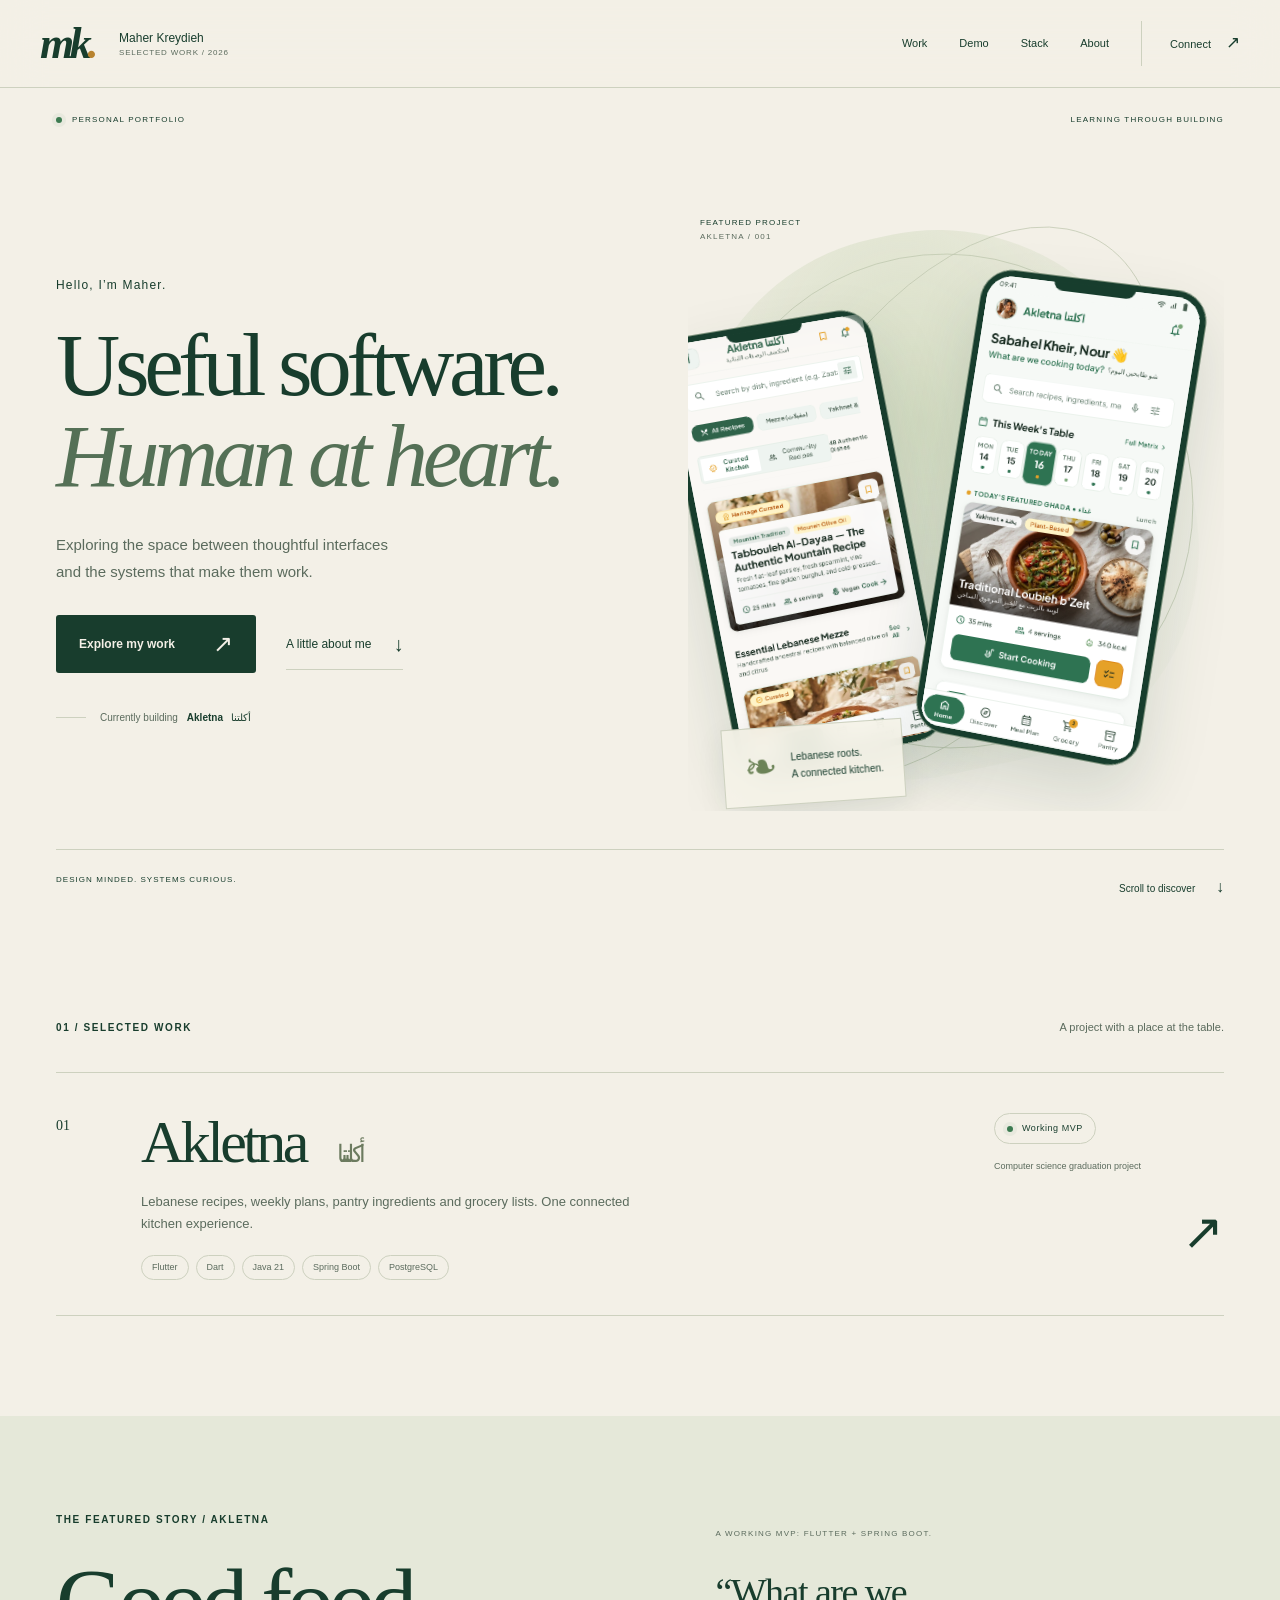
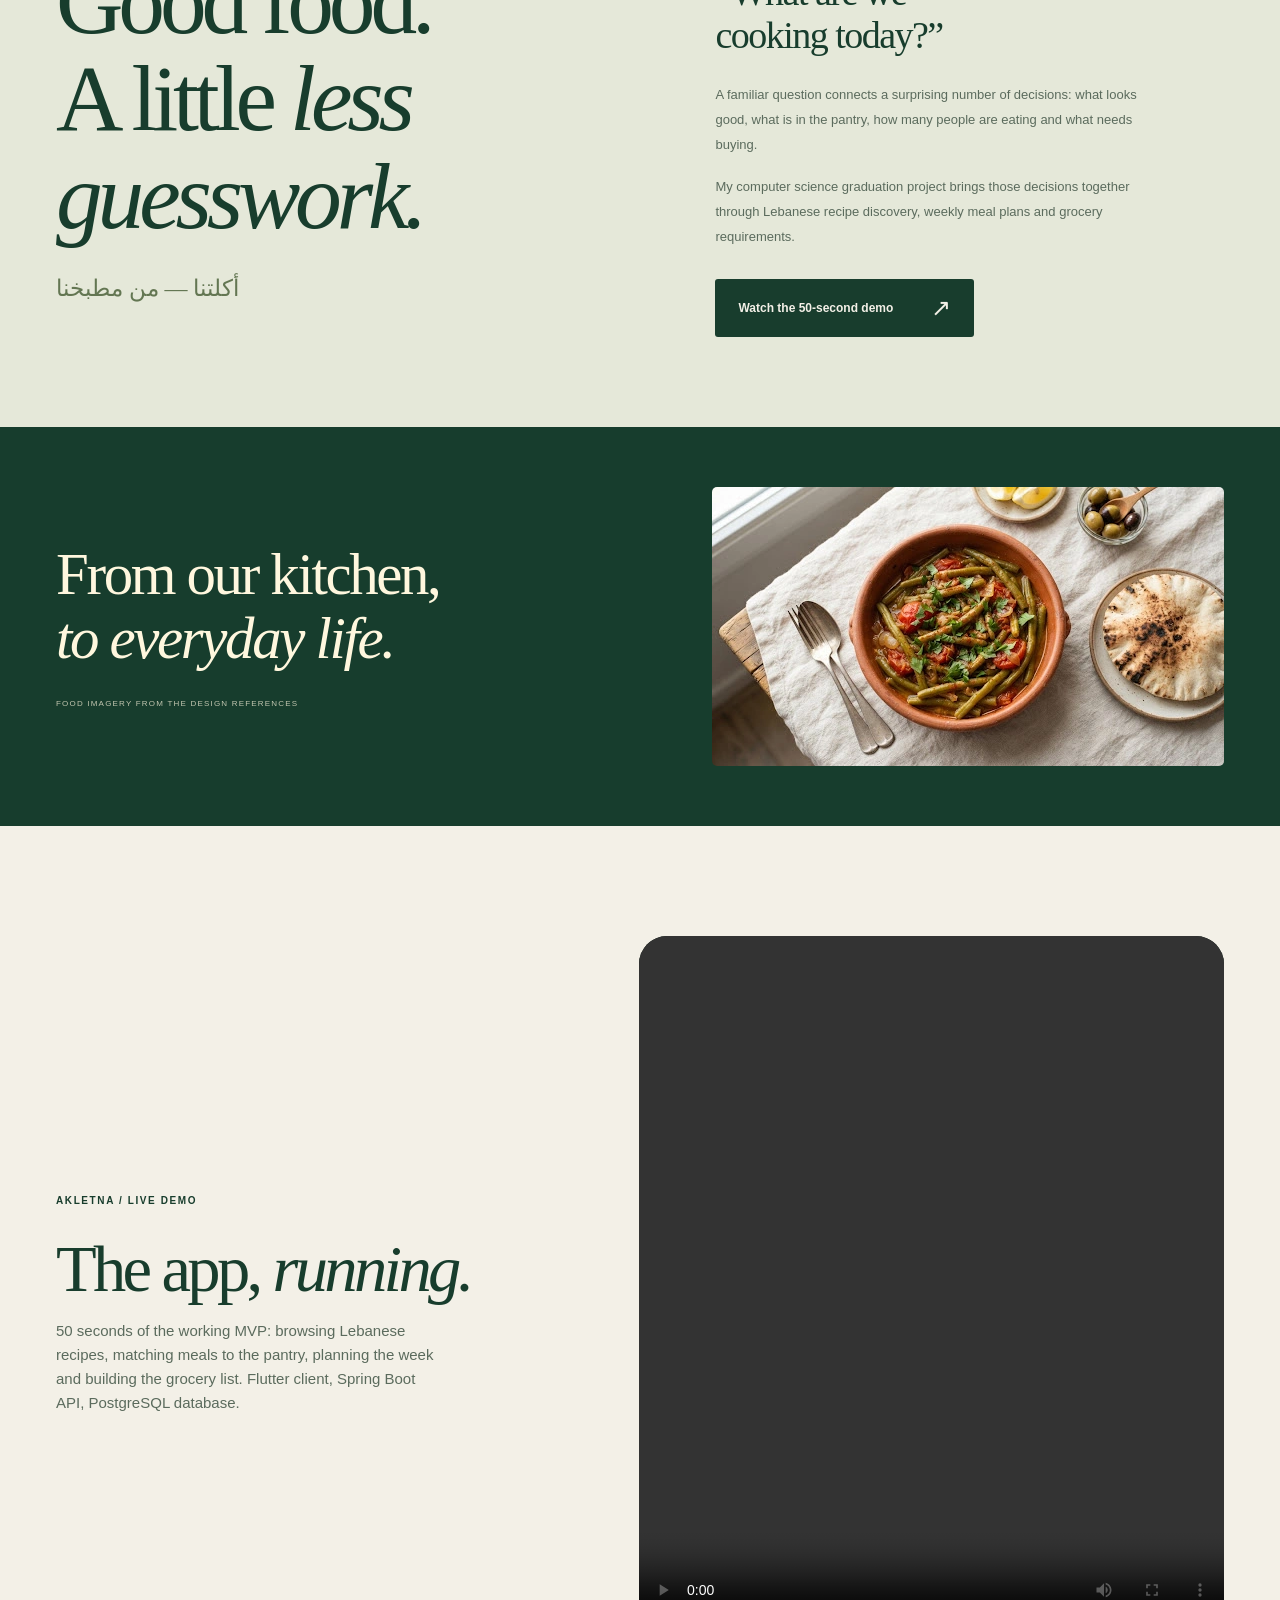
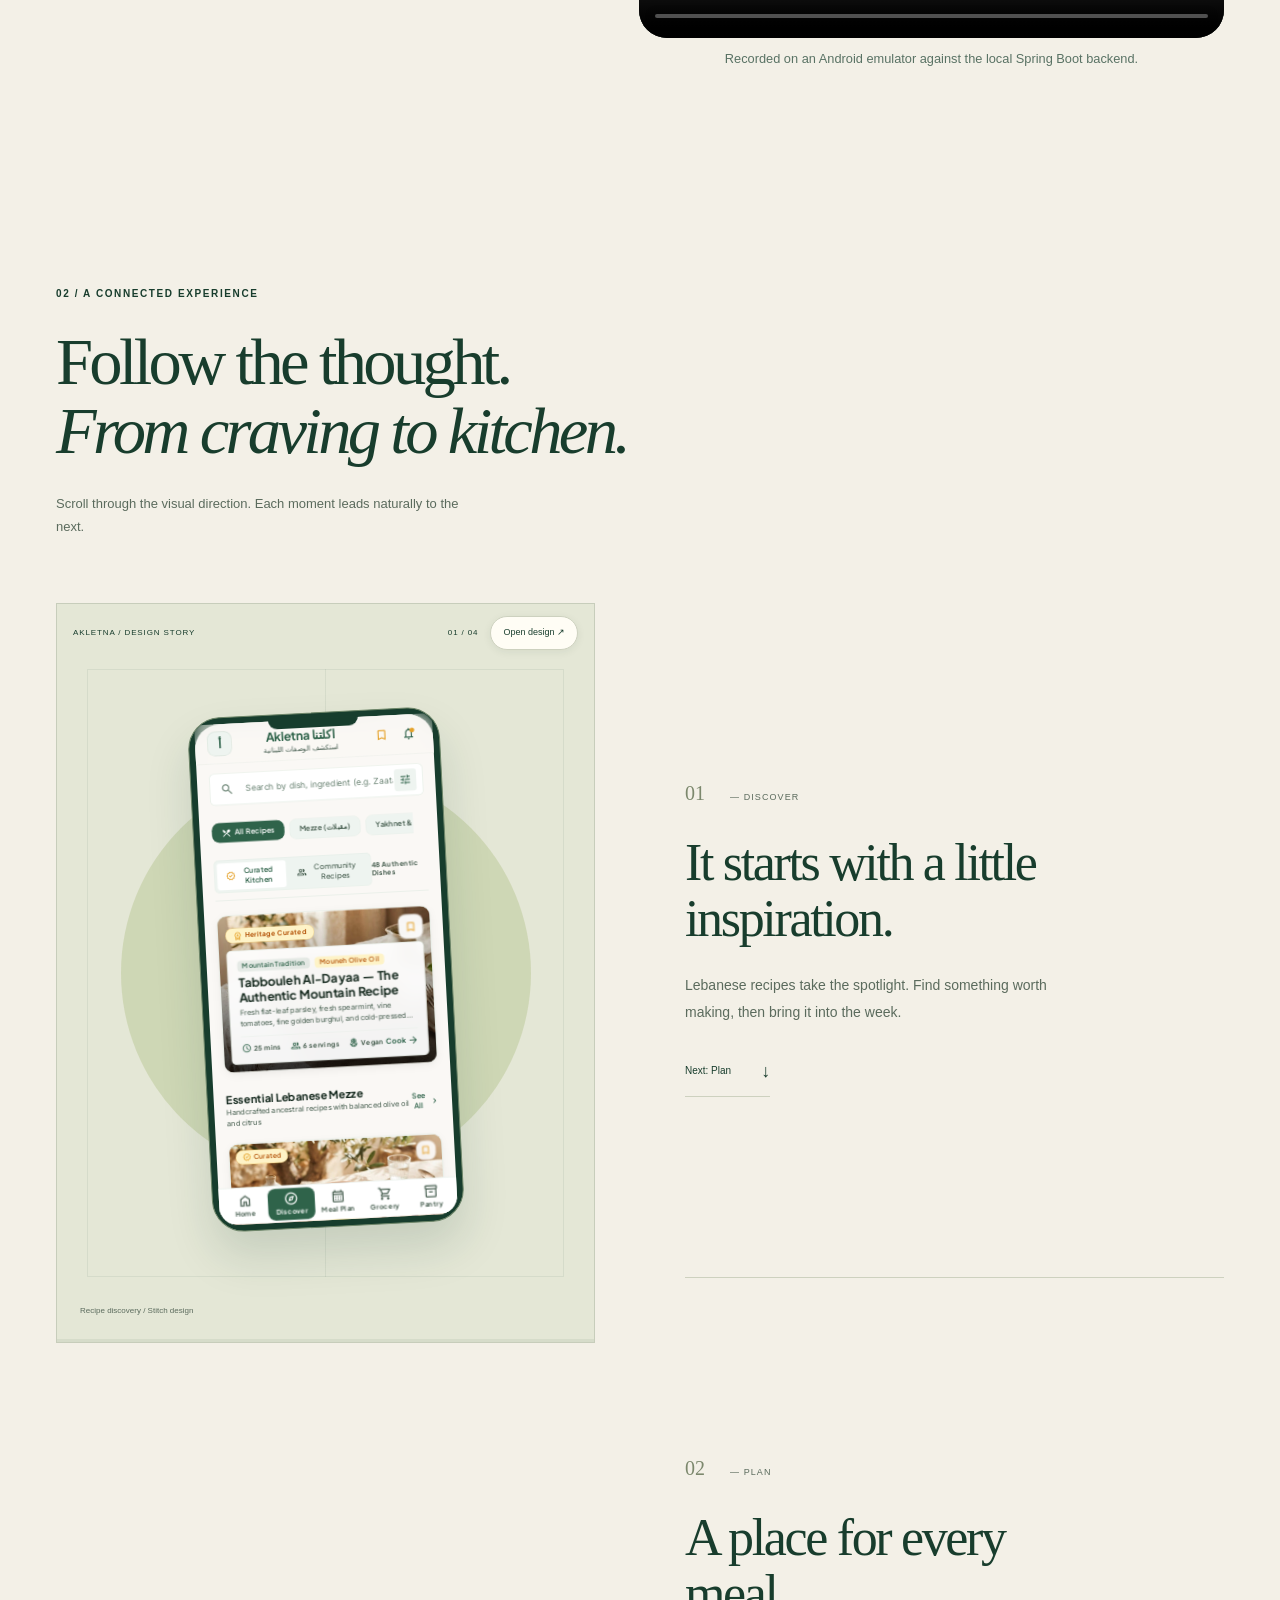
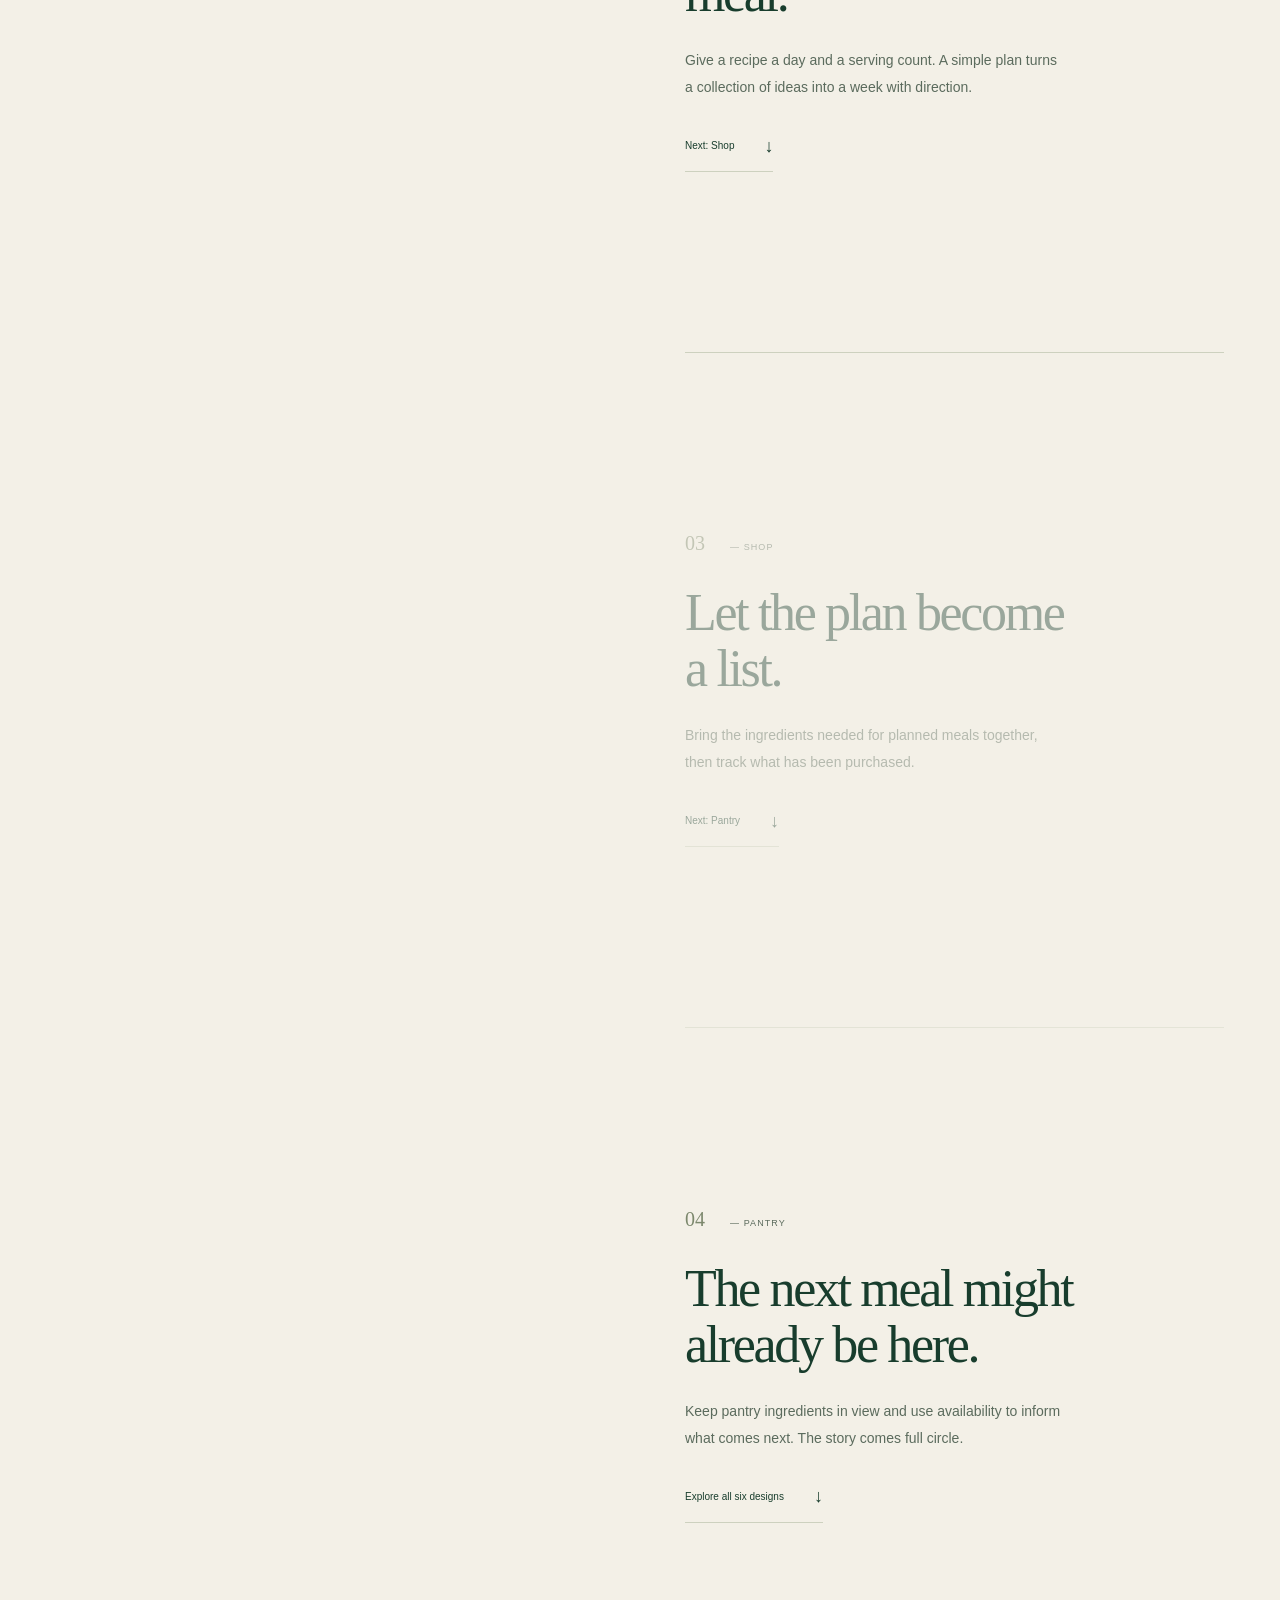
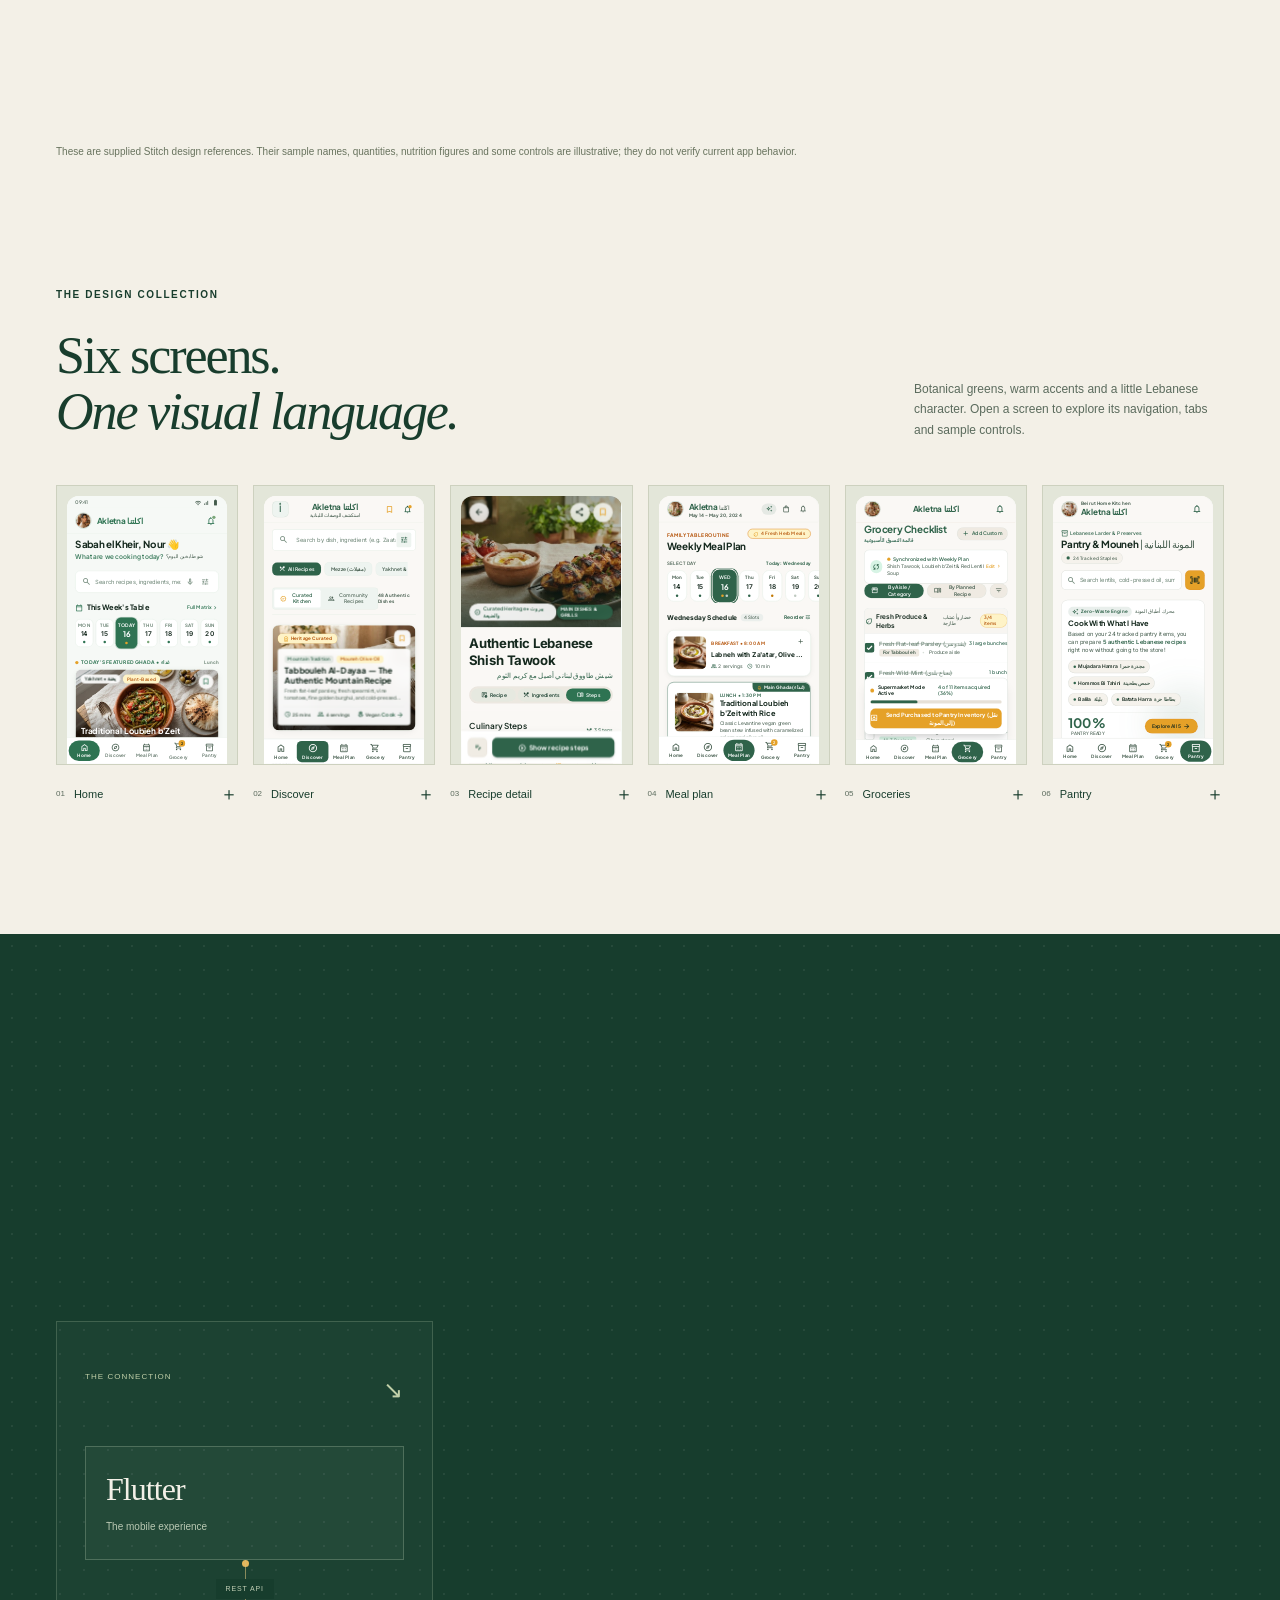
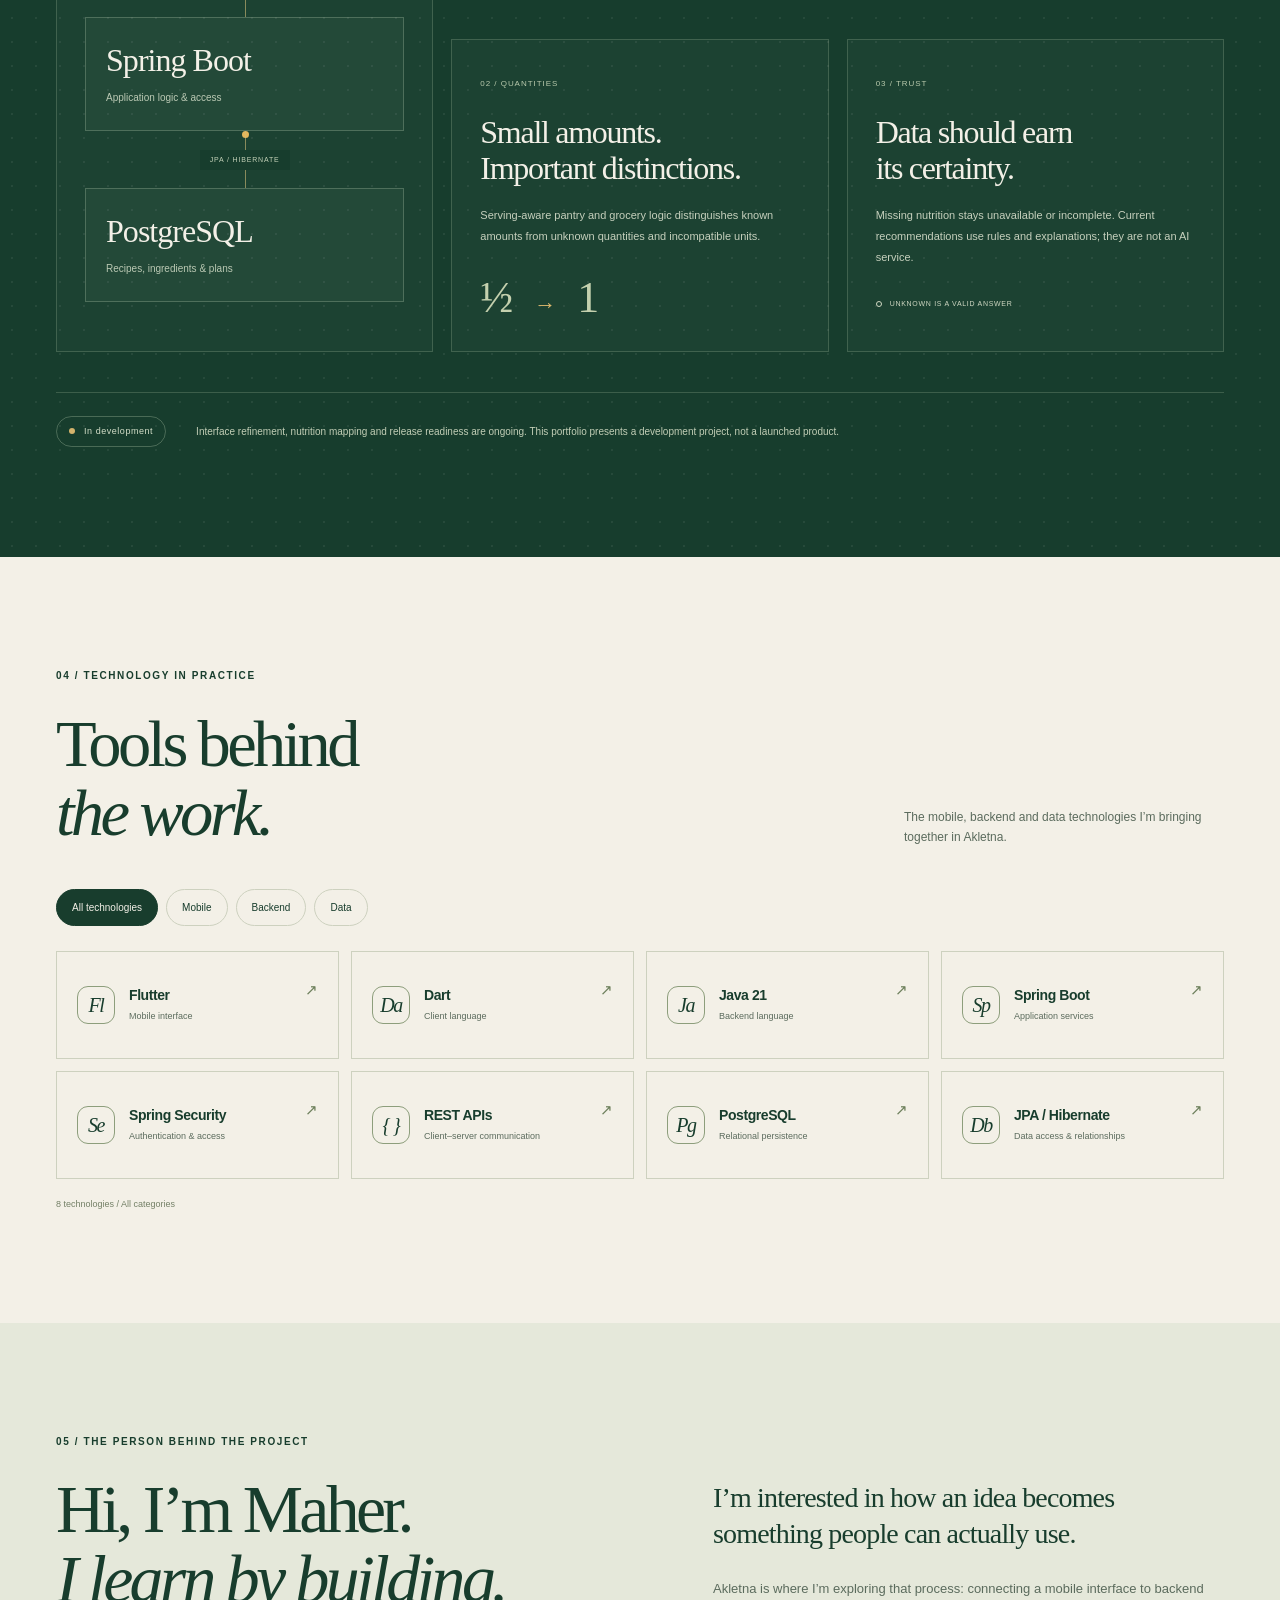
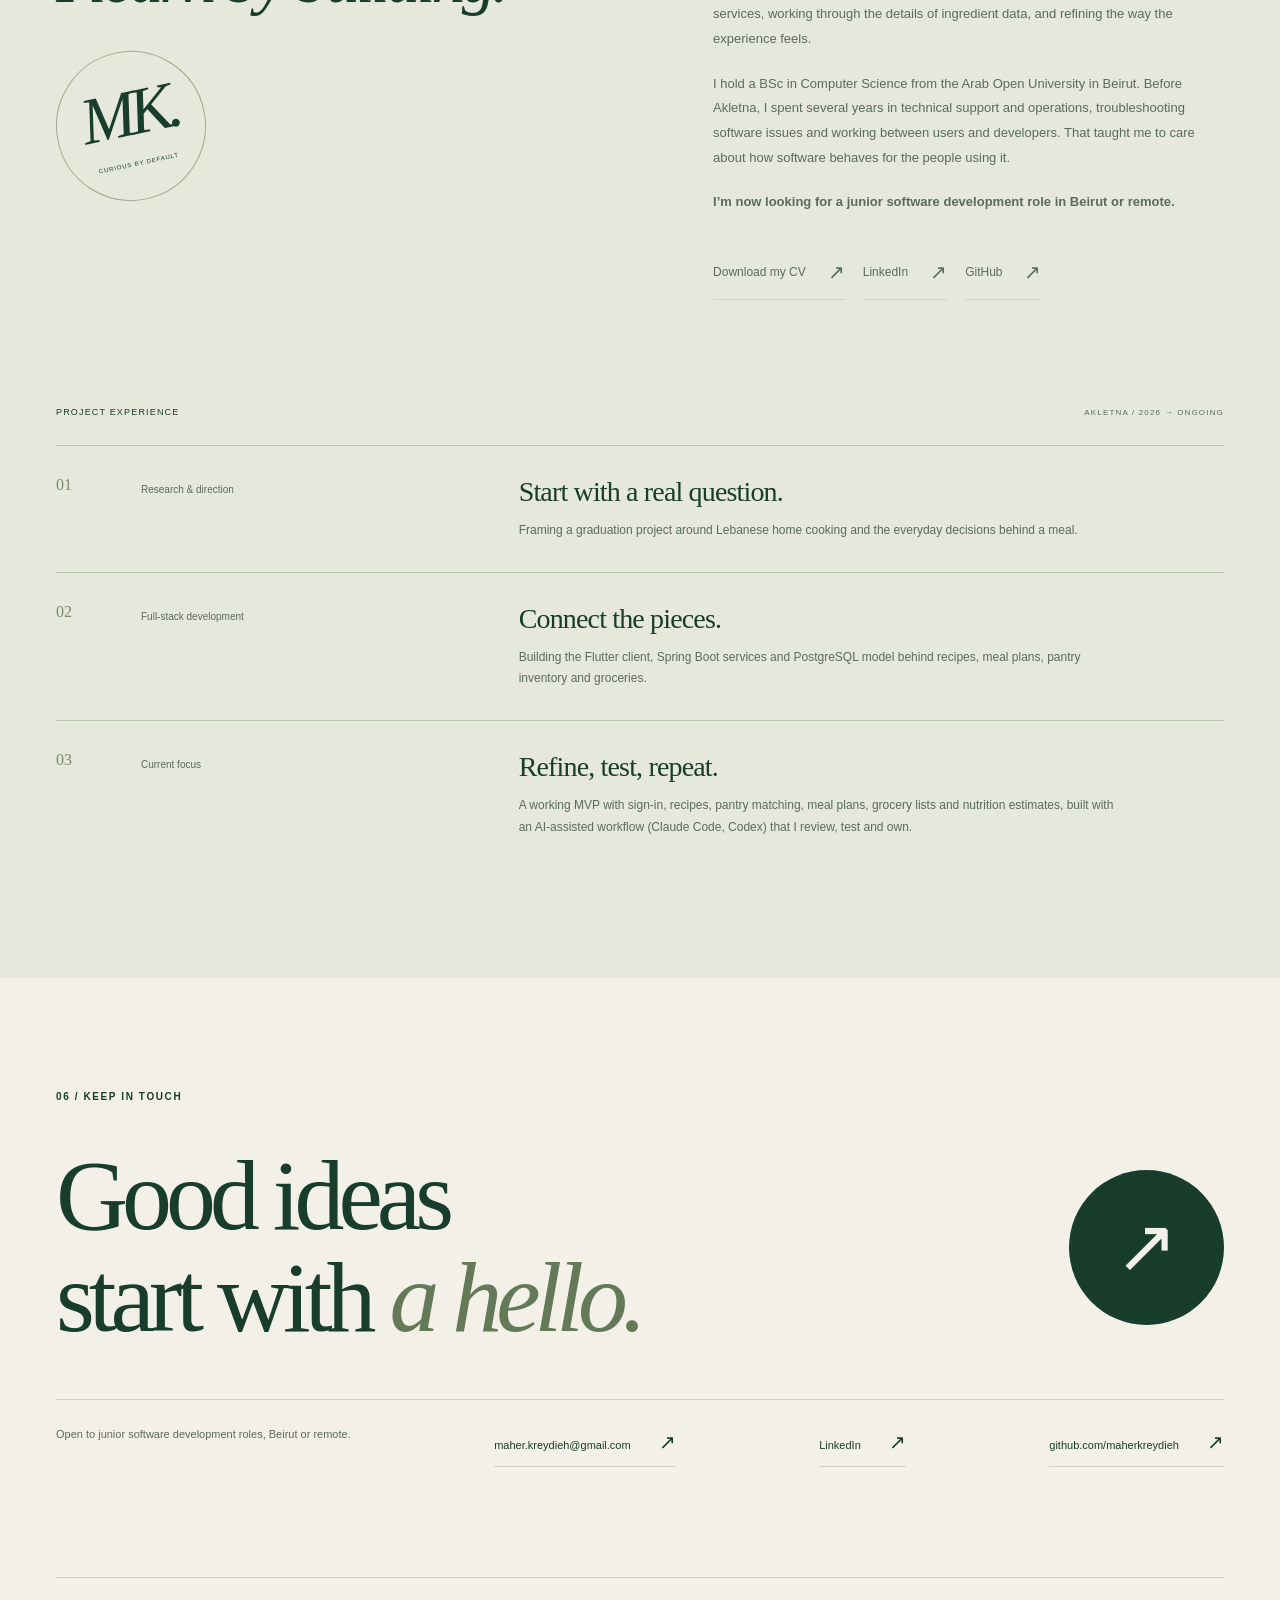
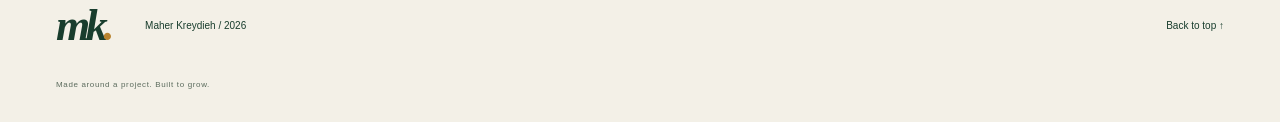
==== index.html @ c91e6bec "Portfolio: Akletna case study, 50s demo, about, CV" ====
<!doctype html>
<html lang="en"><head><meta charset="utf-8"><meta name="viewport" content="width=device-width,initial-scale=1"><meta name="robots" content="index,follow"><meta name="theme-color" content="#173d2d"><meta name="description" content="Maher Kreydieh — selected software work. Explore Akletna, a Lebanese recipe and meal-planning graduation project."><title>Maher Kreydieh — Software, with a human touch.</title><link rel="icon" href="assets/mark.svg" type="image/svg+xml"><link rel="stylesheet" href="experience.css"><script src="portfolio-data.js" defer></script><script src="experience.js" defer></script></head><body><a class="skip" href="#main">Skip to content</a><div id="site"></div><noscript><main style="padding:40px;font-family:system-ui"><h1>Maher Kreydieh</h1><p>Explore Akletna, a Lebanese recipe and meal-planning graduation project. Enable JavaScript to view the interactive portfolio.</p></main></noscript></body></html>
---- experience.css ----
@charset "UTF-8";
:root{--paper:#f3f0e7;--ink:#183d2d;--muted:#5b6b5d;--line:#cdd1bf;--green:#1d5038;--sage:#e0e5d5;--gold:#e4b65b;--serif:Georgia,'Times New Roman',serif;--sans:'Segoe UI',Arial,sans-serif;--ease:cubic-bezier(.2,.7,.2,1)}*{box-sizing:border-box}html{scroll-behavior:smooth;scroll-padding-top:100px}body{margin:0;background:var(--paper);color:var(--ink);font:15px/1.7 var(--sans);overflow-x:hidden}button,input{font:inherit}button,a{-webkit-tap-highlight-color:transparent;touch-action:manipulation}button{cursor:pointer;color:inherit}a{color:inherit;text-decoration:none}button{border:0}img{display:block;max-width:100%}h1,h2,h3,h4,p,figure{margin:0}h1,h2,h3{letter-spacing:-.05em;line-height:1.07;font-weight:400}p{color:var(--muted)}em{font-weight:400;font-family:var(--serif)}::selection{background:var(--gold);color:var(--ink)}a:focus-visible,button:focus-visible,input:focus-visible,summary:focus-visible{outline:3px solid #b57621;outline-offset:5px}.wrap{width:min(1320px,calc(100% - 112px));margin:auto}.section{padding:110px 0}.kicker{font-size:10px;letter-spacing:.16em;text-transform:uppercase;font-weight:650;color:var(--ink);margin-bottom:25px}.display{font:400 clamp(42px,5.2vw,78px)/1.04 var(--serif);letter-spacing:-.055em}.dot{width:6px;height:6px;display:inline-block;flex-shrink:0;background:#3d7b51;border-radius:50%;box-shadow:0 0 0 4px #3d7b5110}.pill{display:inline-flex;align-items:center;gap:9px;border:1px solid var(--line);border-radius:30px;padding:7px 12px;font-size:9px;letter-spacing:.06em;white-space:nowrap}.button{display:inline-flex;align-items:center;justify-content:space-between;gap:38px;padding:17px 23px;border-radius:3px;font-size:12px;font-weight:600;transition:transform .3s var(--ease),background .3s;line-height:1.5}.button.dark{color:var(--paper);background:var(--ink)}.button.dark:hover{background:#2c6247}.button>span{font-size:24px;font-weight:400;line-height:1}.quiet-link{font-size:12px;display:inline-flex;align-items:center;gap:22px;border-bottom:1px solid var(--line);padding:8px 0;background:transparent}.quiet-link span{font-size:20px}.quiet-link:hover{color:#387652}.skip{position:fixed;left:20px;top:-80px;padding:10px 20px;background:var(--ink);color:white;z-index:100}.skip:focus{top:10px}.scroll-line{position:fixed;left:0;top:0;height:3px;background:var(--gold);width:0;z-index:90}.header{height:88px;display:flex;align-items:center;gap:25px;padding:0 40px;border-bottom:1px solid var(--line);position:sticky;top:0;z-index:50;background:#f3f0e7eb;backdrop-filter:blur(20px);transition:height .3s,border .3s}.header.scrolled{height:70px}.monogram{font:italic 700 44px/.8 var(--serif);letter-spacing:-.1em}.monogram span{color:#b8832f}.header-name{font-size:12px;line-height:1.5}.header-name>span{display:block;font-size:8px;letter-spacing:.1em;text-transform:uppercase;color:var(--muted)}.header nav{margin-left:auto;display:flex;gap:32px;font-size:11px;align-items:center}.header nav>a{position:relative;padding:8px 0}.header nav>a:after{content:'';height:1px;background:var(--ink);position:absolute;bottom:0;left:0;width:0;transition:width .3s}.header nav>a:hover:after{width:100%}.nav-contact{border-left:1px solid var(--line);padding-left:28px!important}.nav-contact span{margin-left:12px;font-size:17px}.menu-toggle{display:none}#mobile-nav[hidden]{display:none}#mobile-nav{position:fixed;top:70px;left:0;right:0;background:var(--ink);color:var(--paper);padding:25px;z-index:49;box-shadow:0 15px 30px #092e221c}#mobile-nav a{display:block;border-bottom:1px solid #ffffff30;padding:16px 0;font:27px var(--serif)}
/* Opening: personal identity and an app scene move as one composition. */
.hero{min-height:850px;position:relative;display:grid;grid-template-columns:1.15fr 1fr;gap:15px;align-items:center;padding-top:70px;padding-bottom:95px}.hero-topline{position:absolute;top:25px;left:0;right:0;display:flex;justify-content:space-between;align-items:center;font-size:8px;letter-spacing:.15em}.hero-topline>span:first-child{display:flex;align-items:center;gap:10px}.hero-copy{position:relative;z-index:2}.hero-copy>.kicker{font-size:12px;letter-spacing:.1em;text-transform:none;font-weight:500;margin-bottom:25px}.hero h1{font:400 clamp(62px,6.95vw,108px)/1.02 var(--serif);letter-spacing:-.06em;white-space:nowrap}.hero h1>span{display:inline-block}.hero h1 em{color:#547056}.hero-intro{font-size:15px;line-height:1.8;margin:30px 0;max-width:420px}.hero-actions{display:flex;align-items:center;gap:30px}.hero-project-note{margin-top:36px;font-size:10px;color:var(--muted);display:flex;align-items:center;gap:9px}.hero-project-note a{color:var(--ink);font-weight:650}.hero-project-note a>span{font-weight:400;margin-left:5px}.mini-rule{width:30px;height:1px;background:var(--line);margin-right:5px}.hero-visual{height:620px;position:relative;isolation:isolate;--pointer-x:0px;--pointer-y:0px;--scroll-lift:0px;transform:translateY(var(--scroll-lift));will-change:transform}.hero-halo{position:absolute;width:500px;height:540px;left:0;top:40px;background:radial-gradient(ellipse at 50% 35%,#d5ddc3,#e5e7d738 72%);border-radius:48% 48% 40% 40%;transform:rotate(-12deg)}.orbit-drawing{position:absolute;inset:0 -45px 0 -60px;width:calc(100% + 105px);height:100%;fill:none;stroke:#bec7ae;stroke-width:.7;animation:orbital-drift 22s ease-in-out infinite}.orbit-drawing circle{fill:var(--gold);stroke:none}.hero-devices{position:absolute;inset:0;transform:translate(var(--pointer-x),var(--pointer-y));transition:transform .8s var(--ease);perspective:1200px}.device{position:relative;overflow:hidden;background:#173d2d;border:1px solid #7c917b;padding:6px;border-radius:32px;box-shadow:0 30px 65px #173d2d25}.device img{width:100%;border-radius:26px 26px 0 0}.device-camera{position:absolute;top:5px;left:32%;width:36%;height:9px;border-radius:0 0 10px 10px;background:#173d2d;z-index:5}.hero-devices>.device{position:absolute;width:228px;height:475px;top:86px;left:48%;transform:rotate(9deg) rotateY(-10deg);animation:hero-device-front 8s ease-in-out infinite}.hero-devices>.hero-back{width:212px;height:442px;left:2%;top:128px;transform:rotate(-11deg) rotateY(8deg);animation:hero-device-back 9s ease-in-out infinite}.stage-stamp{position:absolute;left:12px;top:25px;font-size:8px;letter-spacing:.15em;line-height:1.8}.stage-stamp b{font-weight:500;color:var(--muted)}.floating-label{position:absolute;bottom:8px;left:35px;background:#f6f3e8e8;backdrop-filter:blur(12px);padding:15px 20px;border:1px solid var(--line);box-shadow:0 8px 30px #183d2d12;display:flex;gap:13px;align-items:center;font-size:10px;line-height:1.7;transform:rotate(-4deg);animation:label-drift 7s ease-in-out infinite}.floating-label strong{font-weight:500}.leaf{font:40px var(--serif);color:#6c8357}.visual-caption{position:absolute;right:-15px;top:200px;writing-mode:vertical-rl;font-size:7px;letter-spacing:.2em;color:var(--muted)}.hero-bottom{position:absolute;left:0;right:0;bottom:15px;border-top:1px solid var(--line);padding:23px 0;display:flex;justify-content:space-between;font-size:8px;letter-spacing:.13em}.hero-bottom>a{font-size:10px;letter-spacing:0}.hero-bottom>a span{margin-left:18px;font-size:16px;display:inline-block;animation:arrow-drift 2.5s infinite}.entrance{animation:entrance .9s var(--ease) both}.hero h1{animation-delay:.12s}.hero-intro{animation-delay:.24s}.hero-actions{animation-delay:.34s}.hero-project-note{animation-delay:.42s}
/* Selected work uses real project data and expands as new entries are added. */
.work{padding-top:80px;padding-bottom:100px}.section-top{display:flex;justify-content:space-between;align-items:center;margin-bottom:35px}.section-top .kicker{margin:0}.section-top>span{font-size:11px;color:var(--muted)}.project-row{border-top:1px solid var(--line);border-bottom:1px solid var(--line);padding:35px 0;display:grid;grid-template-columns:60px 1fr 230px;gap:25px;align-items:center;transition:padding .35s,background .35s}.project-row:hover{padding-left:20px;padding-right:20px;background:#e6e8da70}.project-index{font:14px var(--serif);align-self:start;margin-top:10px}.project-name h2{font:60px var(--serif);letter-spacing:-.06em;margin-bottom:14px}.project-name h2 small{font:24px var(--serif);margin-left:20px;color:#6c7b5f}.project-name p{font-size:13px;max-width:510px}.tags{display:flex;flex-wrap:wrap;gap:7px;margin-top:20px}.tags span{font-size:9px;padding:4px 10px;border:1px solid var(--line);border-radius:20px;color:var(--muted)}.project-meta{display:flex;flex-direction:column;align-items:flex-start;gap:15px}.project-meta>span:not(.pill){font-size:9px;color:var(--muted)}.project-meta>b{font-size:50px;font-weight:300;align-self:flex-end;transition:transform .3s}.project-row:hover .project-meta>b{transform:translate(6px,-6px)}
/* Feature introduction breaks the page rhythm with a full-width food composition. */
.akletna-intro{background:#e5e8d9;padding-top:95px}.intro-grid{display:grid;grid-template-columns:1.1fr 1fr;gap:100px;padding-bottom:90px}.intro-grid .display{font-size:clamp(70px,7.3vw,106px)}.arabic-line{display:inline-block;font:23px var(--serif);margin-top:30px;color:#637652}.intro-detail{padding-top:16px;max-width:450px}.project-tag{font-size:8px;letter-spacing:.15em;color:var(--muted);display:block;margin-bottom:30px}.intro-detail h3{font:38px/1.15 var(--serif);letter-spacing:-.04em;margin-bottom:25px}.intro-detail>p{font-size:13px;margin-bottom:18px;line-height:1.9}.intro-detail .button{margin-top:12px}.intro-detail>small{display:block;font-size:9px;color:var(--muted);margin-top:12px}.food-ribbon{position:relative;overflow:hidden;height:440px;isolation:isolate}.food-ribbon>img{position:absolute;width:100%;height:100%;object-fit:cover;object-position:50% 55%;transition:transform 1.5s}.food-ribbon:hover>img{transform:scale(1.04)}.food-ribbon-shade{position:absolute;inset:0;background:linear-gradient(90deg,#0c271bd0,transparent 90%)}.food-ribbon>span{position:absolute;left:max(56px,calc((100vw - 1320px)/2));top:90px;color:#fff7de;font:64px/1.1 var(--serif);letter-spacing:-.04em}.food-ribbon>small{position:absolute;left:max(56px,calc((100vw - 1320px)/2));bottom:28px;font-size:8px;letter-spacing:.15em;color:#fff7debb}
/* Scroll-driven design story. Copy scrolls past one pinned device scene. */
.journey-section{padding:105px 0 80px}.journey-head{padding-bottom:65px}.journey-head>p:last-child{font-size:13px;max-width:420px;margin-top:28px}.journey-layout{display:grid;grid-template-columns:1fr 1fr;gap:90px;position:relative;align-items:start}.journey-stage{position:sticky;top:100px;height:min(720px,calc(100vh - 125px));min-height:550px;background:#e4e7d6;border:1px solid #c7cdbb;display:flex;justify-content:center;align-items:center;isolation:isolate;overflow:hidden;transition:background 1s}.journey-stage[data-moment=planner]{background:#e8dfc8}.journey-stage[data-moment=grocery]{background:#d4dfd1}.journey-stage[data-moment=pantry]{background:#e7e2d6}.stage-top{position:absolute;left:23px;right:23px;top:22px;display:flex;justify-content:space-between;gap:20px;font-size:8px;letter-spacing:.11em}.stage-orb{position:absolute;width:410px;height:410px;background:#bdc99a8a;border-radius:50%;z-index:-1;transition:transform 1s var(--ease),background 1s}.journey-stage[data-moment=planner] .stage-orb{background:#e0b85570;transform:translate(70px,30px) scale(.9)}.journey-stage[data-moment=grocery] .stage-orb{background:#74997350;transform:translate(-45px,-30px) scale(1.1)}.journey-stage[data-moment=pantry] .stage-orb{background:#cbba914e;transform:translate(20px,50px)}.stage-guides{position:absolute;inset:65px 30px;background:linear-gradient(90deg,transparent calc(50% - .5px),#173d2d12 50%,transparent calc(50% + .5px)),linear-gradient(transparent calc(50% - .5px),#173d2d12 50%,transparent calc(50% + .5px));border:1px solid #173d2d12;z-index:-1}.story-device{width:252px;height:515px;padding:6px;position:relative;background:#173d2d;border:1px solid #6e8669;border-radius:32px;overflow:hidden;box-shadow:0 25px 45px #183d2d25;transform:rotate(-3deg);transition:transform 1.1s var(--ease)}.journey-stage[data-moment=planner] .story-device{transform:rotate(3deg)}.journey-stage[data-moment=grocery] .story-device{transform:rotate(-2deg)}.journey-stage[data-moment=pantry] .story-device{transform:rotate(2deg)}.story-screen{position:absolute;left:6px;top:6px;width:calc(100% - 12px);max-width:none;border-radius:26px 26px 0 0;opacity:0;transform:translateY(16px) scale(.98);transition:opacity .6s,transform .9s var(--ease);pointer-events:none}.story-screen.active{opacity:1;transform:translateY(0) scale(1)}.stage-bottom{position:absolute;bottom:23px;left:23px;right:23px;display:flex;justify-content:space-between;gap:10px;align-items:center}.stage-description{font-size:8px;color:var(--muted)}.enlarge-story{background:var(--paper);padding:7px 12px;font-size:9px;border:1px solid var(--line);border-radius:20px}.stage-track{position:absolute;bottom:0;left:0;width:100%;height:3px;background:#173d2d10}.stage-track span{display:block;width:100%;height:100%;background:#52704c;transform:scaleX(0);transform-origin:left}.chapter{min-height:75vh;display:flex;flex-direction:column;justify-content:center;padding:60px 0;border-bottom:1px solid var(--line);opacity:.4;transition:opacity .6s}.chapter:last-child{border-bottom:0}.chapter.active{opacity:1}.chapter-index{font:20px var(--serif);margin-bottom:30px;color:#7c886d}.chapter-index span{font:9px var(--sans);letter-spacing:.12em;margin-left:20px;color:var(--muted)}.chapter h3{font:52px/1.08 var(--serif);letter-spacing:-.045em;max-width:400px}.chapter p{font-size:14px;max-width:380px;margin-top:25px;line-height:1.9}.chapter-next{font-size:10px;margin-top:30px;display:flex;gap:30px;align-items:center;align-self:flex-start;border-bottom:1px solid var(--line);padding-bottom:10px}.chapter-next span{font-size:18px}.disclosure{font-size:10px;line-height:1.8;max-width:830px;margin-top:40px;color:#68735e}.design-library{padding-top:45px}.library-heading{display:flex;justify-content:space-between;gap:50px;align-items:flex-end;margin-bottom:45px}.library-heading h2{font:52px/1.08 var(--serif);letter-spacing:-.04em}.library-heading>p{max-width:310px;font-size:12px}.library-strip{display:grid;grid-template-columns:repeat(6,1fr);gap:15px}.library-card{background:transparent;text-align:left;padding:0;min-width:0}.library-image{height:280px;overflow:hidden;background:#e3e6d9;border:1px solid var(--line);padding:10px 10px 0;position:relative;transition:background .4s}.library-image img{border-radius:13px 13px 0 0;box-shadow:0 5px 15px #173d2d14;transition:transform .6s var(--ease);width:100%}.library-card:hover .library-image{background:#cbd7b8}.library-card:hover img{transform:translateY(-18px)}.library-card>span{display:flex;gap:9px;align-items:center;padding:14px 0;font-size:11px}.library-card small{font-size:8px;color:var(--muted)}.library-card b{font-size:18px;font-weight:400;margin-left:auto}
/* Engineering bento: one diagram and three concrete decisions. */
.engineering{background:#173d2d;color:var(--paper);position:relative;overflow:hidden}.engineering:before{content:'';position:absolute;inset:0;background-image:radial-gradient(#f3f0e712 1px,transparent 1px);background-size:24px 24px;pointer-events:none}.engineering .wrap{position:relative}.engineering .kicker{color:#bed0ac}.engineering .display{font-size:clamp(43px,5vw,74px)}.engineering .display em{color:#c0cfa8}.engineering-heading>p:last-child{color:#c2ccba;font-size:13px;margin-top:25px}.engineering-grid{display:grid;grid-template-columns:1fr 1fr 1fr;gap:18px;margin-top:55px}.architecture-card{grid-row:span 2;background:#ffffff06;border:1px solid #c1d3b537;padding:28px;display:flex;flex-direction:column;justify-content:center}.card-top{font-size:8px;letter-spacing:.13em;display:flex;justify-content:space-between;margin-bottom:35px;color:#c0cfa8}.card-top>span:last-child{font-size:24px}.arch-node{padding:24px 20px;border:1px solid #b3c6ab4d;background:#e2ebd209;position:relative}.arch-node b{font:32px var(--serif);display:block;font-weight:400;letter-spacing:-.03em}.arch-node small{font-size:10px;color:#bbc9b4;display:block;margin-top:10px}.connection-line{height:57px;position:relative;display:flex;justify-content:center;align-items:center;font-size:7px;letter-spacing:.12em;color:#c3d1b7;gap:15px}.connection-line i{height:100%;width:1px;background:#d2bd78;position:absolute;left:50%;opacity:.6}.connection-line:before{content:'';position:absolute;left:calc(50% - 3px);top:0;width:7px;height:7px;background:var(--gold);border-radius:50%;animation:connection-travel 3.5s linear infinite}.connection-line span{background:#173d2d;position:relative;padding:4px 10px}.decision-card{padding:28px;background:#ffffff06;border:1px solid #c1d3b537;overflow:hidden}.decision-feature{grid-column:span 2;background:#d7dfbc;color:#173d2d;min-height:300px;position:relative;padding-right:42%}.card-number{font-size:8px;letter-spacing:.12em;color:#b8c9ac}.decision-feature .card-number{color:#536749}.decision-card h3{font:32px/1.12 var(--serif);letter-spacing:-.04em;margin:22px 0 18px}.decision-card p{font-size:11px;color:#c6d0bd;line-height:1.9}.decision-feature p{color:#516047;max-width:340px}.snapshot-visual{position:absolute;right:28px;top:65px;width:32%;min-height:185px;border:1px solid #7e936a;padding:20px;background:#f3f0e799;transform:rotate(5deg);box-shadow:-12px 14px 0 #a9bc8f88;display:flex;flex-direction:column;justify-content:space-between}.snapshot-visual>span{font-size:8px;letter-spacing:.08em}.snapshot-visual b{font:24px var(--serif);font-weight:400;line-height:1.1}.snapshot-visual>div{display:flex;gap:5px}.snapshot-visual i{height:20px;flex:1;background:#8b9e71}.snapshot-visual i:nth-child(2){background:#d4ad59}.snapshot-visual i:nth-child(3){background:#bac49d}.snapshot-visual i:nth-child(4){background:#52704c}.decision-symbol{font:44px var(--serif);display:block;margin-top:25px;color:#c4d0ae}.decision-symbol i{font:22px var(--sans);font-style:normal;padding:0 10px;color:#dcb86e}.trust-label{display:flex;gap:8px;align-items:center;font-size:7px;letter-spacing:.1em;margin-top:30px;color:#d0d8c3}.trust-label i{display:block;width:6px;height:6px;border:1px solid #d0d8c3;border-radius:50%}.release-note{border-top:1px solid #c1d3b537;margin-top:40px;padding-top:23px;display:flex;align-items:center;gap:30px}.release-note .pill{border-color:#c1d3b54d;color:#d4dfc9}.release-note .dot{background:#d4b36c;box-shadow:none}.release-note p{font-size:10px;max-width:750px;color:#c2ceb6}
/* Skills are shown through context, with functional category filters. */
.stack-heading{display:flex;align-items:flex-end;justify-content:space-between;gap:50px}.stack-heading>p{font-size:12px;max-width:320px}.stack-filters{display:flex;gap:8px;margin:42px 0 25px;flex-wrap:wrap}.stack-filters button{font-size:10px;border:1px solid var(--line);background:transparent;padding:9px 15px;border-radius:30px;transition:background .25s,color .25s}.stack-filters button[aria-pressed=true]{background:var(--ink);color:var(--paper);border-color:var(--ink)}.tech-grid{display:grid;grid-template-columns:repeat(4,1fr);gap:12px}.tech-card{display:flex;align-items:center;gap:14px;border:1px solid var(--line);padding:25px 20px;min-height:108px;transition:background .3s,transform .3s}.tech-card:hover{background:var(--sage);transform:translateY(-4px)}.tech-card[hidden]{display:none}.tech-mark{width:38px;height:38px;display:flex;align-items:center;justify-content:center;border:1px solid #8d9e7c;border-radius:11px;font:italic 20px var(--serif);flex-shrink:0;letter-spacing:-.07em}.tech-card h3{font-size:14px;font-weight:600;letter-spacing:-.03em}.tech-card p{font-size:9px;margin-top:7px;line-height:1.5}.tech-arrow{margin-left:auto;color:#6c7f5a;font-size:15px;align-self:flex-start}.tech-count{font-size:9px;margin-top:18px;color:#748067}
/* About and experience are grounded in the real project; no invented résumé. */
.about{background:#e5e8da}.about-grid{display:grid;grid-template-columns:1.1fr 1fr;gap:50px 95px}.about-heading .display{font-size:clamp(45px,5.3vw,78px)}.personal-seal{margin-top:35px;width:150px;height:150px;border:1px solid #9daa8b;border-radius:50%;display:flex;flex-direction:column;justify-content:center;align-items:center;transform:rotate(-12deg)}.personal-seal>span{font:italic 66px/.9 var(--serif);letter-spacing:-.1em}.personal-seal small{font-size:6px;letter-spacing:.15em;margin-top:17px}.about-copy{padding-top:47px}.about-copy>p{font-size:13px;line-height:1.9;margin-bottom:20px}.about-copy>.about-lead{font:28px/1.3 var(--serif);letter-spacing:-.03em;color:var(--ink);margin-bottom:25px}.about-copy .quiet-link{margin-top:10px}.experience-log{grid-column:1/-1;margin-top:35px}.log-heading{display:flex;justify-content:space-between;align-items:center;gap:20px;padding-bottom:25px;font-size:9px;letter-spacing:.13em}.log-heading small{font-size:8px;color:var(--muted)}.log-entry{display:grid;grid-template-columns:60px 1fr 2fr;gap:25px;border-top:1px solid #bdc6ae;padding:30px 0}.log-index{font:16px var(--serif);color:#7c8b6c}.log-label{font-size:10px;padding-top:5px;color:var(--muted)}.log-entry h3{font:28px var(--serif);letter-spacing:-.03em;margin-bottom:12px}.log-entry p{font-size:12px;max-width:600px;line-height:1.8}.contact .kicker{margin-bottom:40px}.contact-title{display:flex;justify-content:space-between;align-items:center;gap:40px}.contact h2{font:clamp(54px,7.8vw,115px)/1.02 var(--serif);letter-spacing:-.06em}.contact h2 em{color:#647958}.contact-orb{width:155px;height:155px;flex-shrink:0;border-radius:50%;background:var(--ink);color:var(--paper);display:flex;justify-content:center;align-items:center;font-size:75px;font-weight:200;transition:transform .3s,background .3s}.contact-orb:hover{background:#52704c}.contact-bottom{display:flex;justify-content:space-between;gap:25px;margin-top:50px;border-top:1px solid var(--line);padding-top:25px;font-size:11px}.contact-bottom>a{border-bottom:1px solid var(--line);padding-bottom:7px}.contact-bottom>a span{padding-left:25px;font-size:20px}footer{display:flex;align-items:center;gap:35px;flex-wrap:wrap;border-top:1px solid var(--line);padding:30px 0;font-size:10px}footer>a:not(.monogram){margin-left:auto}footer small{width:100%;font-size:8px;color:var(--muted);letter-spacing:.08em}
/* Dialogs: original designs and a real, local interaction prototype. */
dialog{color:var(--ink);background:var(--paper);padding:0;border:1px solid #8fa27d;box-shadow:0 40px 100px #0c251c70}dialog::backdrop{background:#0a241bcb;backdrop-filter:blur(10px)}.image-dialog{width:min(580px,94vw);max-height:90vh;border-radius:14px}.dialog-bar{position:sticky;top:0;background:#f3f0e7f5;backdrop-filter:blur(15px);z-index:4;padding:15px 20px;display:flex;justify-content:space-between;align-items:center;border-bottom:1px solid var(--line);font-size:11px;gap:15px}.dialog-bar button,.walkthrough-toolbar>button{background:transparent;border:1px solid #aebb9e;padding:7px 13px;border-radius:20px;font-size:10px}.full-design{width:100%}.walkthrough{width:min(1000px,95vw);max-height:91vh;border-radius:15px}.walkthrough-toolbar{display:flex;justify-content:space-between;align-items:center;padding:16px 22px;border-bottom:1px solid var(--line);gap:20px;position:sticky;top:0;background:var(--paper);z-index:5}.walkthrough-toolbar>span{display:flex;align-items:center;gap:10px;font-size:12px}.walkthrough-toolbar img{border-radius:7px}.demo-layout{display:grid;grid-template-columns:.9fr 1.1fr;min-height:640px}.demo-aside{background:#e1e5d4;padding:40px;display:flex;flex-direction:column;align-items:flex-start}.demo-aside .kicker{font-size:8px;margin-bottom:22px}.demo-aside h2{font:43px/1.08 var(--serif);letter-spacing:-.04em;margin-bottom:22px}.demo-aside>p:not(.kicker){font-size:12px;max-width:250px;line-height:1.8}.demo-progress{list-style:none;padding:0;margin:30px 0;width:100%;counter-reset:step}.demo-progress li{counter-increment:step;display:flex;align-items:center;gap:12px;padding:12px 0;font-size:12px;opacity:.5;border-bottom:1px solid #b6c2a6}.demo-progress li:before{content:'0' counter(step);font:13px var(--serif)}.demo-progress li.active{opacity:1;font-weight:650}.demo-progress li.done{opacity:.8}.demo-progress li.done:before{content:'✓'}.demo-disclaimer{margin-top:auto;border-top:1px solid #aebb9e;padding-top:20px}.demo-disclaimer b{font-size:10px;font-weight:650}.demo-disclaimer p{font-size:10px;margin-top:6px;line-height:1.8}.demo-content{padding:38px 40px;display:flex;flex-direction:column;align-items:stretch;min-width:0}.demo-step-label{font-size:8px;letter-spacing:.14em;margin-bottom:20px;color:#71815d}.demo-content h3{font:40px/1.1 var(--serif);letter-spacing:-.04em;margin:15px 0}.demo-content>p:not(.demo-step-label){font-size:12px;line-height:1.8;margin-bottom:20px}.demo-photo{height:210px;position:relative;overflow:hidden;background:#e0e4d9;border-radius:8px;margin-bottom:18px}.demo-photo img{position:absolute;width:100%;max-width:none;top:-120px}.demo-chip{font-size:8px;letter-spacing:.07em;color:#6c7e58}.demo-content>.button{margin-top:auto}.demo-days{margin:10px 0 24px;padding:0;border:0;display:flex;gap:10px}.demo-days legend{font-size:11px;margin-bottom:10px}.demo-days button{padding:15px 20px;border:1px solid var(--line);border-radius:8px;font-size:11px;background:transparent}.demo-days button[aria-pressed=true]{background:var(--ink);color:var(--paper);border-color:var(--ink)}.servings-control{display:flex;justify-content:space-between;align-items:center;border-top:1px solid var(--line);border-bottom:1px solid var(--line);padding:18px 0;font-size:12px}.servings-control>div{display:flex;align-items:center;gap:22px}.servings-control button{background:var(--sage);width:32px;height:32px;border-radius:50%;font-size:16px}.servings-control button:disabled{opacity:.3;cursor:default}.servings-control output{min-width:15px;text-align:center}.demo-plan-card{margin:25px 0;padding:20px;border:1px solid #b7c4a7;background:#e9ecdd}.demo-plan-card>span{font-size:7px;letter-spacing:.1em;color:#71815d}.demo-plan-card h4{font:25px var(--serif);margin:10px 0 5px}.demo-plan-card p{font-size:11px}.demo-actions{display:flex;align-items:center;justify-content:space-between;gap:15px;margin-top:auto}.demo-actions .button{font-size:11px;gap:18px;padding:14px 18px}.demo-actions .quiet-link{font-size:11px}.demo-checklist{border-top:1px solid var(--line);margin:5px 0 20px}.demo-checklist label{display:flex;gap:12px;align-items:center;padding:12px 3px;border-bottom:1px solid var(--line);font-size:12px;cursor:pointer}.demo-checklist input{accent-color:var(--green);width:16px;height:16px;cursor:pointer}.demo-checklist small{font-size:8px;margin-left:auto;color:#71815d}.demo-checklist input:checked+span{text-decoration:line-through;color:#839075}.demo-list-note{font-size:10px!important}.reveal{opacity:0;transform:translateY(24px);transition:opacity .85s var(--ease),transform .85s var(--ease)}.reveal.visible{opacity:1;transform:translateY(0)}
@keyframes entrance{from{opacity:0;transform:translateY(30px)}to{opacity:1;transform:translateY(0)}}@keyframes hero-device-front{0%,100%{transform:rotate(9deg) rotateY(-10deg) translateY(0)}50%{transform:rotate(6deg) rotateY(-5deg) translateY(-18px)}}@keyframes hero-device-back{0%,100%{transform:rotate(-11deg) rotateY(8deg) translateY(0)}50%{transform:rotate(-8deg) rotateY(3deg) translateY(13px)}}@keyframes label-drift{0%,100%{transform:rotate(-4deg) translateY(0)}50%{transform:rotate(-2deg) translateY(-8px)}}@keyframes orbital-drift{0%,100%{transform:rotate(-4deg)}50%{transform:rotate(4deg)}}@keyframes arrow-drift{0%,100%{transform:translateY(0)}50%{transform:translateY(5px)}}@keyframes connection-travel{to{transform:translateY(50px)}}
@media(min-width:1600px){.hero{min-height:940px}.hero-visual{height:680px}.hero-devices>.device{width:260px;height:540px}.hero-devices>.hero-back{width:240px;height:505px}.hero-halo{width:570px;height:600px}.story-device{width:270px;height:550px}}
@media(max-width:1150px){.wrap{width:calc(100% - 72px)}.hero{min-height:800px;grid-template-columns:1.2fr 1fr}.hero h1{font-size:7.2vw}.hero-visual{height:560px}.hero-devices>.device{width:193px;height:410px;left:43%;top:85px}.hero-devices>.hero-back{width:177px;height:378px;left:0;top:125px}.hero-halo{width:380px;height:460px;top:65px}.floating-label{left:15px;font-size:9px;bottom:12px}.intro-grid{gap:60px}.journey-layout{gap:55px}.journey-stage{min-height:520px}.story-device{width:230px;height:470px}.chapter h3{font-size:45px}.stage-description{font-size:7px;max-width:150px}.library-strip{gap:10px}.library-image{padding:7px 7px 0;height:230px}.library-card>span{font-size:9px;gap:6px}.engineering-grid{gap:12px}.architecture-card,.decision-card{padding:23px}.decision-feature{padding-right:40%}.decision-card h3{font-size:29px}.snapshot-visual{right:20px;padding:15px;top:75px}.snapshot-visual b{font-size:21px}.tech-grid{grid-template-columns:repeat(3,1fr)}.about-grid{gap:50px 65px}.project-row{grid-template-columns:40px 1fr 200px}}
@media(max-width:900px){.hero{grid-template-columns:1fr 1fr;min-height:760px}.hero h1{font-size:7.2vw}.hero-intro{font-size:13px}.desktop-br{display:none}.hero-actions{gap:20px;align-items:flex-start;flex-direction:column}.hero-visual{height:530px}.hero-devices>.device{width:180px;height:385px;left:38%;top:80px}.hero-devices>.hero-back{width:162px;height:350px;left:0;top:135px}.hero-halo{width:320px;height:420px}.visual-caption{right:-10px;font-size:6px}.floating-label{font-size:8px;left:5px;bottom:5px;padding:12px}.intro-grid{gap:45px}.intro-grid .display{font-size:75px}.journey-layout{gap:35px}.chapter h3{font-size:40px}.chapter p{font-size:13px}.journey-stage{min-height:500px}.story-device{width:210px;height:430px}.stage-top{left:15px;right:15px;font-size:7px}.stage-bottom{left:12px;right:12px;bottom:20px;gap:5px}.enlarge-story{padding:6px 8px;font-size:8px}.stage-description{max-width:110px}.engineering-grid{grid-template-columns:1fr 1fr}.architecture-card{grid-row:span 2}.decision-feature{grid-column:auto;padding-right:23px;min-height:300px}.snapshot-visual{display:none}.decision-card:last-child{grid-column:1/-1}.decision-card:last-child h3 br{display:none}.library-strip{grid-template-columns:repeat(3,1fr);gap:25px 18px}.library-image{height:300px;padding:12px 12px 0}.library-card>span{font-size:12px}.about-grid{gap:40px}.project-row{grid-template-columns:30px 1fr 175px}.project-meta .pill{font-size:8px}.contact-orb{width:125px;height:125px;font-size:65px}.log-entry{grid-template-columns:35px 1fr 1.8fr;gap:20px}.header nav{gap:25px}.header{padding:0 30px}.nav-contact{padding-left:20px!important}}
@media(max-width:760px){html{scroll-padding-top:85px}.wrap{width:calc(100% - 40px)}.section{padding:75px 0}.header,.header.scrolled{height:70px;padding:0 20px;gap:20px}.monogram{font-size:38px}.header-name{font-size:11px}.header-name>span{font-size:7px}.header nav{display:none}.menu-toggle{display:flex;margin-left:auto;width:37px;height:37px;flex-direction:column;justify-content:center;gap:6px;align-items:center;background:transparent;border:1px solid var(--line);border-radius:50%}.menu-toggle span{width:15px;height:1px;background:var(--ink);transition:transform .3s}.menu-toggle[aria-expanded=true] span:first-child{transform:translateY(3.5px) rotate(45deg)}.menu-toggle[aria-expanded=true] span:last-child{transform:translateY(-3.5px) rotate(-45deg)}.hero{display:flex;flex-direction:column;align-items:stretch;padding-top:90px;padding-bottom:90px;min-height:auto;gap:0}.hero-topline{top:25px;font-size:7px;letter-spacing:.09em}.hero-copy>.kicker{font-size:11px;margin-bottom:20px}.hero h1{font-size:clamp(48px,10.1vw,77px);white-space:normal;line-height:1.07}.hero h1>span{white-space:nowrap}.hero-intro{font-size:13px;max-width:330px;margin:25px 0}.hero-actions{flex-direction:row;align-items:center;gap:23px;flex-wrap:wrap}.button{padding:15px 18px;font-size:11px;gap:24px}.quiet-link{font-size:11px;gap:18px}.hero-project-note{font-size:9px;margin-top:25px}.hero-visual{height:550px;width:min(480px,100%);margin:20px auto 0;transform:none!important}.hero-devices>.device{width:225px;height:465px;left:43%;top:40px}.hero-devices>.hero-back{width:205px;height:425px;left:2%;top:80px}.hero-halo{width:100%;height:470px;top:30px;left:0}.orbit-drawing{inset:0 -25px;width:calc(100% + 50px)}.floating-label{bottom:5px;left:10px;padding:12px 16px;font-size:9px}.stage-stamp{top:5px;left:10px;font-size:7px}.visual-caption{font-size:6px;right:0;top:140px}.hero-bottom{bottom:0;padding:20px 0;font-size:6px;letter-spacing:.08em}.hero-bottom>a{font-size:9px}.hero-bottom>a span{margin-left:10px}.work{padding-top:55px}.section-top{margin-bottom:25px;gap:20px;align-items:flex-start}.section-top .kicker{font-size:8px;white-space:nowrap}.section-top>span{font-size:9px;max-width:150px;text-align:right}.project-row{grid-template-columns:23px 1fr;gap:15px;padding:25px 0}.project-name h2{font-size:48px;margin-bottom:13px}.project-name h2 small{font-size:22px;margin-left:15px}.project-name p{font-size:12px}.project-index{font-size:12px;margin-top:8px}.tags{gap:6px;margin-top:17px}.tags span{font-size:8px;padding:3px 8px}.project-meta{grid-column:2;flex-direction:row;align-items:center;flex-wrap:wrap;gap:13px}.project-meta>span:not(.pill){font-size:8px;max-width:140px}.project-meta>b{font-size:30px;margin-left:auto;align-self:center}.project-row:hover{padding:25px 0;background:transparent}.akletna-intro{padding-top:70px}.intro-grid{grid-template-columns:1fr;gap:40px;padding-bottom:65px}.intro-grid .display{font-size:clamp(69px,15vw,95px)}.kicker{font-size:8px;margin-bottom:23px}.arabic-line{font-size:23px;margin-top:22px}.intro-detail{padding-top:0;max-width:none}.project-tag{font-size:7px;margin-bottom:20px}.intro-detail h3{font-size:36px;margin-bottom:20px}.intro-detail>p{font-size:12px;max-width:430px}.intro-detail>small{font-size:8px}.food-ribbon{height:330px}.food-ribbon>span{font-size:46px;left:25px;top:75px}.food-ribbon>small{font-size:6px;left:25px;bottom:25px}.journey-section{padding-top:70px;padding-bottom:30px}.journey-head{padding-bottom:35px}.display{font-size:clamp(40px,9.5vw,60px)}.journey-head>p:last-child{font-size:12px;margin-top:22px;max-width:340px}.journey-layout{display:block}.journey-stage{top:70px;height:52vh;min-height:330px;max-height:500px;z-index:3;margin-bottom:0;width:100%;box-shadow:0 20px 25px #f3f0e7}.stage-top{top:14px;left:16px;right:16px;font-size:7px}.story-device{width:166px;height:310px;padding:5px;border-radius:23px;transform:rotate(-3deg);margin-top:5px}.story-screen{left:5px;top:5px;width:calc(100% - 10px);border-radius:18px 18px 0 0}.story-device .device-camera{height:6px;top:4px}.stage-orb{width:260px;height:260px}.stage-guides{inset:45px 25px}.stage-bottom{bottom:13px;left:16px;right:16px}.stage-description{font-size:7px;max-width:190px}.enlarge-story{font-size:8px;padding:5px 9px}.chapter{min-height:52vh;padding:45px 0 40px;max-width:100%;opacity:.4;scroll-margin-top:54vh}.chapter h3{font-size:37px;max-width:350px}.chapter-index{font-size:18px;margin-bottom:22px}.chapter-index span{font-size:8px}.chapter p{font-size:12px;margin-top:20px;max-width:380px}.chapter-next{font-size:9px;margin-top:25px}.disclosure{font-size:9px;margin-top:15px}.library-heading{display:block;margin-bottom:30px}.library-heading h2{font-size:42px}.library-heading>p{font-size:12px;max-width:360px;margin-top:25px}.library-strip{grid-template-columns:repeat(3,1fr);gap:20px 10px}.library-image{height:205px;padding:6px 6px 0}.library-image img{border-radius:8px 8px 0 0}.library-card>span{font-size:9px;gap:5px;padding:10px 0}.library-card small{font-size:7px}.library-card b{font-size:14px}.design-library{padding-top:35px}.engineering .display{font-size:42px}.engineering-heading>p:last-child{font-size:12px}.engineering-grid{grid-template-columns:1fr;margin-top:35px;gap:14px}.architecture-card{grid-row:auto;grid-column:auto;padding:25px}.card-top{margin-bottom:25px}.arch-node{padding:20px}.arch-node b{font-size:29px}.arch-node small{font-size:10px}.connection-line{height:45px}.decision-card{padding:25px;min-height:auto}.decision-feature{padding:25px}.decision-card h3{font-size:33px}.decision-card p{font-size:12px}.decision-card:last-child{grid-column:auto}.decision-card:last-child h3 br{display:block}.snapshot-visual{display:flex;position:relative;width:70%;max-width:220px;right:auto;top:auto;min-height:140px;margin:30px 10px 10px auto}.snapshot-visual b{font-size:25px}.release-note{align-items:flex-start;gap:17px;flex-direction:column;margin-top:30px}.release-note p{font-size:10px}.stack-heading{display:block}.stack-heading>p{font-size:12px;margin-top:25px;max-width:360px}.stack-filters{gap:6px;margin:30px 0 20px}.stack-filters button{font-size:9px;padding:8px 11px}.tech-grid{grid-template-columns:1fr 1fr;gap:10px}.tech-card{padding:17px 13px;gap:11px;min-height:100px;align-items:flex-start;flex-direction:column}.tech-mark{width:31px;height:31px;font-size:17px;border-radius:9px}.tech-card h3{font-size:12px}.tech-card p{font-size:8px}.tech-arrow{position:absolute;right:13px;top:17px}.tech-card{position:relative}.tech-count{font-size:8px;margin-top:15px}.about-grid{grid-template-columns:1fr;gap:30px}.about-heading .display{font-size:46px}.personal-seal{width:115px;height:115px;margin-top:30px}.personal-seal>span{font-size:52px}.personal-seal small{font-size:5px;margin-top:13px}.about-copy{padding-top:0}.about-copy>.about-lead{font-size:28px;max-width:360px}.about-copy>p{font-size:12px}.experience-log{grid-column:1;margin-top:20px}.log-heading{font-size:8px;gap:20px;padding-bottom:20px;align-items:flex-start}.log-heading small{font-size:7px;text-align:right;max-width:140px}.log-entry{grid-template-columns:24px 1fr;gap:10px 16px;padding:25px 0}.log-entry>div{grid-column:2}.log-label{font-size:9px;padding:0}.log-index{font-size:14px}.log-entry h3{font-size:27px}.log-entry p{font-size:11px}.contact .kicker{margin-bottom:25px}.contact-title{align-items:flex-end;gap:12px}.contact h2{font-size:clamp(46px,10vw,70px)}.contact-orb{width:68px;height:68px;font-size:37px;margin-bottom:3px}.contact-bottom{font-size:10px;gap:20px;flex-direction:column;margin-top:35px;padding-top:20px}.contact-bottom>a{align-self:flex-start}.contact-bottom>a span{font-size:18px;padding-left:15px}footer{padding:25px 0;gap:20px;font-size:8px}footer .monogram{font-size:33px}footer small{font-size:7px}.walkthrough{width:95vw;max-height:92vh;border-radius:12px}.walkthrough-toolbar{padding:12px 15px;gap:10px}.walkthrough-toolbar>span{font-size:10px;gap:8px}.walkthrough-toolbar>button{font-size:9px;padding:6px 10px}.demo-layout{grid-template-columns:1fr;min-height:0}.demo-aside{padding:23px;display:block}.demo-aside .kicker{font-size:7px;margin-bottom:12px}.demo-aside h2{font-size:30px;margin-bottom:13px}.demo-aside h2 br{display:none}.demo-aside>p:not(.kicker){font-size:10px;max-width:none}.demo-progress{margin:18px 0 0;display:flex;gap:12px}.demo-progress li{font-size:8px;padding:8px 0;gap:7px;flex:1;align-items:flex-start;line-height:1.5}.demo-progress li:before{font-size:9px}.demo-disclaimer{margin-top:17px;padding-top:13px}.demo-disclaimer b{font-size:8px}.demo-disclaimer p{font-size:9px;line-height:1.6}.demo-content{padding:25px;min-height:530px}.demo-content h3{font-size:34px}.demo-step-label{font-size:7px}.demo-content>p:not(.demo-step-label){font-size:11px}.demo-photo{height:190px}.demo-photo img{top:-110px}.demo-chip{font-size:7px}.demo-actions .button{font-size:10px;padding:13px 15px;gap:10px}.demo-days button{padding:13px 18px}.demo-list-note{font-size:9px!important}}
@media(max-width:390px){.wrap{width:calc(100% - 32px)}.header,.header.scrolled{padding:0 16px}.hero-topline{font-size:6px}.hero h1{font-size:10.6vw}.hero-actions{gap:17px}.hero-actions .button{font-size:10px;padding:14px 16px}.hero-actions .quiet-link{font-size:10px;gap:13px}.hero-visual{height:495px}.hero-devices>.device{width:195px;height:410px;left:41%;top:38px}.hero-devices>.hero-back{width:175px;height:370px;left:0;top:88px}.hero-halo{height:420px}.hero-bottom{font-size:5px}.hero-bottom>a{font-size:8px}.intro-grid .display{font-size:65px}.food-ribbon>span{font-size:40px}.library-image{height:180px}.library-card>span{font-size:8px;gap:4px}.library-card small{font-size:6px}.stage-description{max-width:145px;font-size:6px}.story-device{height:280px;width:153px}.journey-stage{min-height:330px}.chapter h3{font-size:34px}.engineering .display{font-size:37px}.contact-orb{width:55px;height:55px;font-size:30px}.contact h2{font-size:42px}.stack-filters button{font-size:8px;padding:8px 9px}.demo-progress{gap:7px}.demo-progress li{font-size:7px}.demo-content{padding:22px}.demo-aside{padding:22px}}
@media(max-width:760px) and (max-height:650px){.journey-stage{height:240px;min-height:240px}.story-device{width:115px;height:200px;border-radius:17px}.story-screen{border-radius:12px 12px 0 0}.story-device .device-camera{height:5px}.stage-orb{width:180px;height:180px}.stage-bottom{bottom:8px}.stage-description{font-size:6px;max-width:120px}.enlarge-story{font-size:7px;padding:4px 7px}.stage-top{font-size:6px;top:9px}.chapter{scroll-margin-top:320px;min-height:360px}.stage-guides{inset:30px 20px}}
@media(prefers-reduced-motion:reduce){html{scroll-behavior:auto}*,*:before,*:after{animation:none!important;transition:none!important}.reveal{opacity:1;transform:none}.chapter{opacity:1}.hero-visual{transform:none!important}.hero-devices{transform:none!important}.magnetic{transform:none!important}}.reduced-motion .reveal{opacity:1;transform:none}.reduced-motion .chapter{opacity:1}.reduced-motion *,.reduced-motion *:before,.reduced-motion *:after{animation:none!important;transition:none!important}

.intro-detail.reveal,.stack-filters.reveal,.library-strip.reveal,.tech-grid.reveal,.project-row.reveal{transform:none}
.log-heading{text-transform:uppercase}
/* Contain the orbital scene so off-screen decoration never creates horizontal scrolling. */
.hero-visual{overflow:clip}
@media(max-width:760px){.hero-visual{height:calc((100vw - 40px)*1.28);min-height:430px;max-height:550px}.hero-devices>.device{left:40%;width:55%;height:auto;aspect-ratio:.48}.hero-devices>.hero-back{left:2%;width:50%;height:auto;aspect-ratio:.48}}
.intro-grid>*{min-width:0}
@media(max-width:390px){.intro-grid .display{font-size:clamp(51px,17vw,65px)}}
/* Render the supplied Stitch HTML at native resolution instead of enlarging screenshot pixels. */
.live-screen-viewport{position:absolute;inset:6px;overflow:hidden;border-radius:25px 25px 19px 19px;background:#f7faf7}
.scaled-stitch{display:block;position:absolute;top:0;left:0;width:390px;height:800px;border:0;transform-origin:top left;background:#f7faf7;max-width:none}
.decorative-frame{pointer-events:none}
.story-screen{inset:6px;width:auto!important;border-radius:25px 25px 19px 19px;overflow:hidden;transform:none!important}
.story-screen.active{pointer-events:auto;z-index:2}
.story-screen:not(.active){pointer-events:none;z-index:0}
.library-image .live-screen-viewport{inset:10px 10px 0;border-radius:12px 12px 0 0;pointer-events:none}
.library-card:hover .scaled-stitch{filter:brightness(1.02)}
.journey-stage{top:86px;height:min(740px,calc(100dvh - 108px));min-height:0;z-index:4;isolation:isolate}
.journey-chapters{position:relative;z-index:0;min-width:0}
.story-device{width:auto;height:min(515px,calc(100dvh - 235px));min-height:170px;max-width:72%;aspect-ratio:252/515;flex-shrink:0;margin-bottom:6px}
.stage-top,.stage-bottom{z-index:8}
.stage-bottom{bottom:14px;min-height:34px}
.enlarge-story{position:relative;z-index:10;pointer-events:auto;padding:10px 14px;min-height:36px;white-space:nowrap;cursor:pointer;background:#fffdf5;box-shadow:0 2px 8px #173d2d12}
.stage-track,.stage-orb,.stage-guides{pointer-events:none}
.image-dialog{width:min(680px,96vw);height:min(1040px,94dvh);max-height:94dvh;overflow:hidden;border-radius:15px}
.image-dialog[open]{display:flex;flex-direction:column}
.dialog-bar{position:relative;flex-shrink:0;padding:12px 18px;background:#f3f0e7;gap:15px}
.dialog-bar label{display:flex;align-items:center;gap:12px;font-size:10px}
.design-selector{border:1px solid #b7c4a7;background:#fffdf5;padding:8px 12px;border-radius:20px;color:#173d2d;font:12px 'Segoe UI',sans-serif;max-width:220px}
.design-context{padding:9px 18px;background:#e2e8d8;border-bottom:1px solid var(--line);flex-shrink:0;line-height:1.6}
.image-title{font-size:10px;font-weight:600}
.design-context p{font-size:9px;margin:2px 0 0}
.full-design-frame{border:0;display:block;width:100%;flex:1;min-height:0;background:#f7faf7}
/* Keep the actual food photo at its source size instead of stretching it across a desktop. */
.food-ribbon{display:grid;grid-template-columns:1fr min(44vw,512px);gap:25px 50px;align-items:center;padding:60px max(56px,calc((100vw - 1320px)/2));height:auto;min-height:390px;background:#173d2d}
.food-ribbon>img{position:relative;grid-column:2;grid-row:1/3;width:100%;height:auto;max-width:512px;object-fit:contain;transform:none!important;border-radius:5px}
.food-ribbon-shade{display:none}
.food-ribbon>span{position:static;grid-column:1;grid-row:1;font-size:clamp(38px,4.6vw,64px);align-self:end}
.food-ribbon>small{position:static;grid-column:1;grid-row:2;font-size:8px;align-self:start}
@media(max-width:760px){.live-screen-viewport{border-radius:22px 22px 16px 16px}.library-image .live-screen-viewport{inset:6px 6px 0;border-radius:7px 7px 0 0}.journey-stage{top:70px;height:52dvh;min-height:300px;max-height:500px}.story-device{height:min(380px,calc(52dvh - 90px));min-height:190px;max-width:65%;border-radius:24px}.story-screen{border-radius:18px 18px 15px 15px}.enlarge-story{font-size:8px;min-height:33px;padding:8px 12px}.stage-description{max-width:150px;font-size:7px}.dialog-bar{padding:10px 12px;gap:10px}.design-selector{font-size:11px;padding:7px 10px;max-width:170px}.dialog-bar label{gap:8px}.design-context{padding:8px 12px}.design-context p{font-size:8px}.image-title{font-size:9px}.food-ribbon{grid-template-columns:1fr;gap:22px;padding:45px 25px;min-height:0}.food-ribbon>span{grid-column:1;grid-row:1;font-size:43px}.food-ribbon>img{grid-column:1;grid-row:2;width:100%;max-width:512px;justify-self:center}.food-ribbon>small{grid-column:1;grid-row:3;font-size:7px}}
@media(max-width:760px) and (max-height:650px){.journey-stage{height:245px;min-height:245px}.story-device{height:170px;min-height:170px;margin-bottom:5px}.stage-bottom{bottom:8px}.stage-description{font-size:6px;max-width:120px}.enlarge-story{min-height:31px;font-size:7px;padding:7px 10px}.stage-top{font-size:6px}}
/* Keep the opening control in the stage header, visible as soon as any screen appears. */
.stage-top{align-items:center;gap:12px;top:12px;left:16px;right:16px}
.stage-counter{margin-left:auto;white-space:nowrap}
.stage-top .enlarge-story{margin:0;padding:8px 12px;min-height:34px;font-size:9px}
.stage-bottom{pointer-events:none}
@media(max-width:760px){.stage-top{left:12px;right:12px;top:8px;gap:8px}.stage-top>span:first-child{font-size:6px;max-width:100px}.stage-top .enlarge-story{font-size:8px;padding:7px 10px;min-height:32px}.stage-counter{font-size:7px}.stage-bottom{bottom:9px}}

/* Preserve the original mobile canvas in full view; never stretch it to desktop width. */
.image-dialog{width:min(520px,96vw)}
.full-design-frame{width:390px;max-width:100%;align-self:center;flex:1;background:#f7faf7}

.full-design-scroll{overflow:auto;flex:1;min-height:0;background:#dfe6d8;padding:12px;overscroll-behavior:contain}
.full-design-canvas{position:relative;margin:0 auto;width:448px;height:900px;background:#f7faf7;box-shadow:0 8px 24px #173d2d18}
.full-design-frame{position:absolute;left:0;top:0;width:448px;max-width:none;height:900px;transform-origin:top left;border:0;display:block}

/* Demo video section */
.demo-video{display:grid;gap:clamp(24px,4vw,56px);grid-template-columns:minmax(0,1fr) minmax(0,1.1fr);align-items:center}
.demo-copy{max-width:46ch;margin-top:16px;line-height:1.6}
.demo-frame{margin:0}
.demo-frame video{width:100%;max-height:78vh;aspect-ratio:9/19;object-fit:contain;background:#0d1f17;border-radius:28px;display:block}
.demo-frame figcaption{font-size:.8rem;opacity:.7;margin-top:10px;text-align:center}
.about-links{display:flex;flex-wrap:wrap;gap:18px}
.contact-bottom{flex-wrap:wrap;gap:18px}
@media (max-width:800px){.demo-video{grid-template-columns:1fr}.demo-frame video{max-height:70vh}}
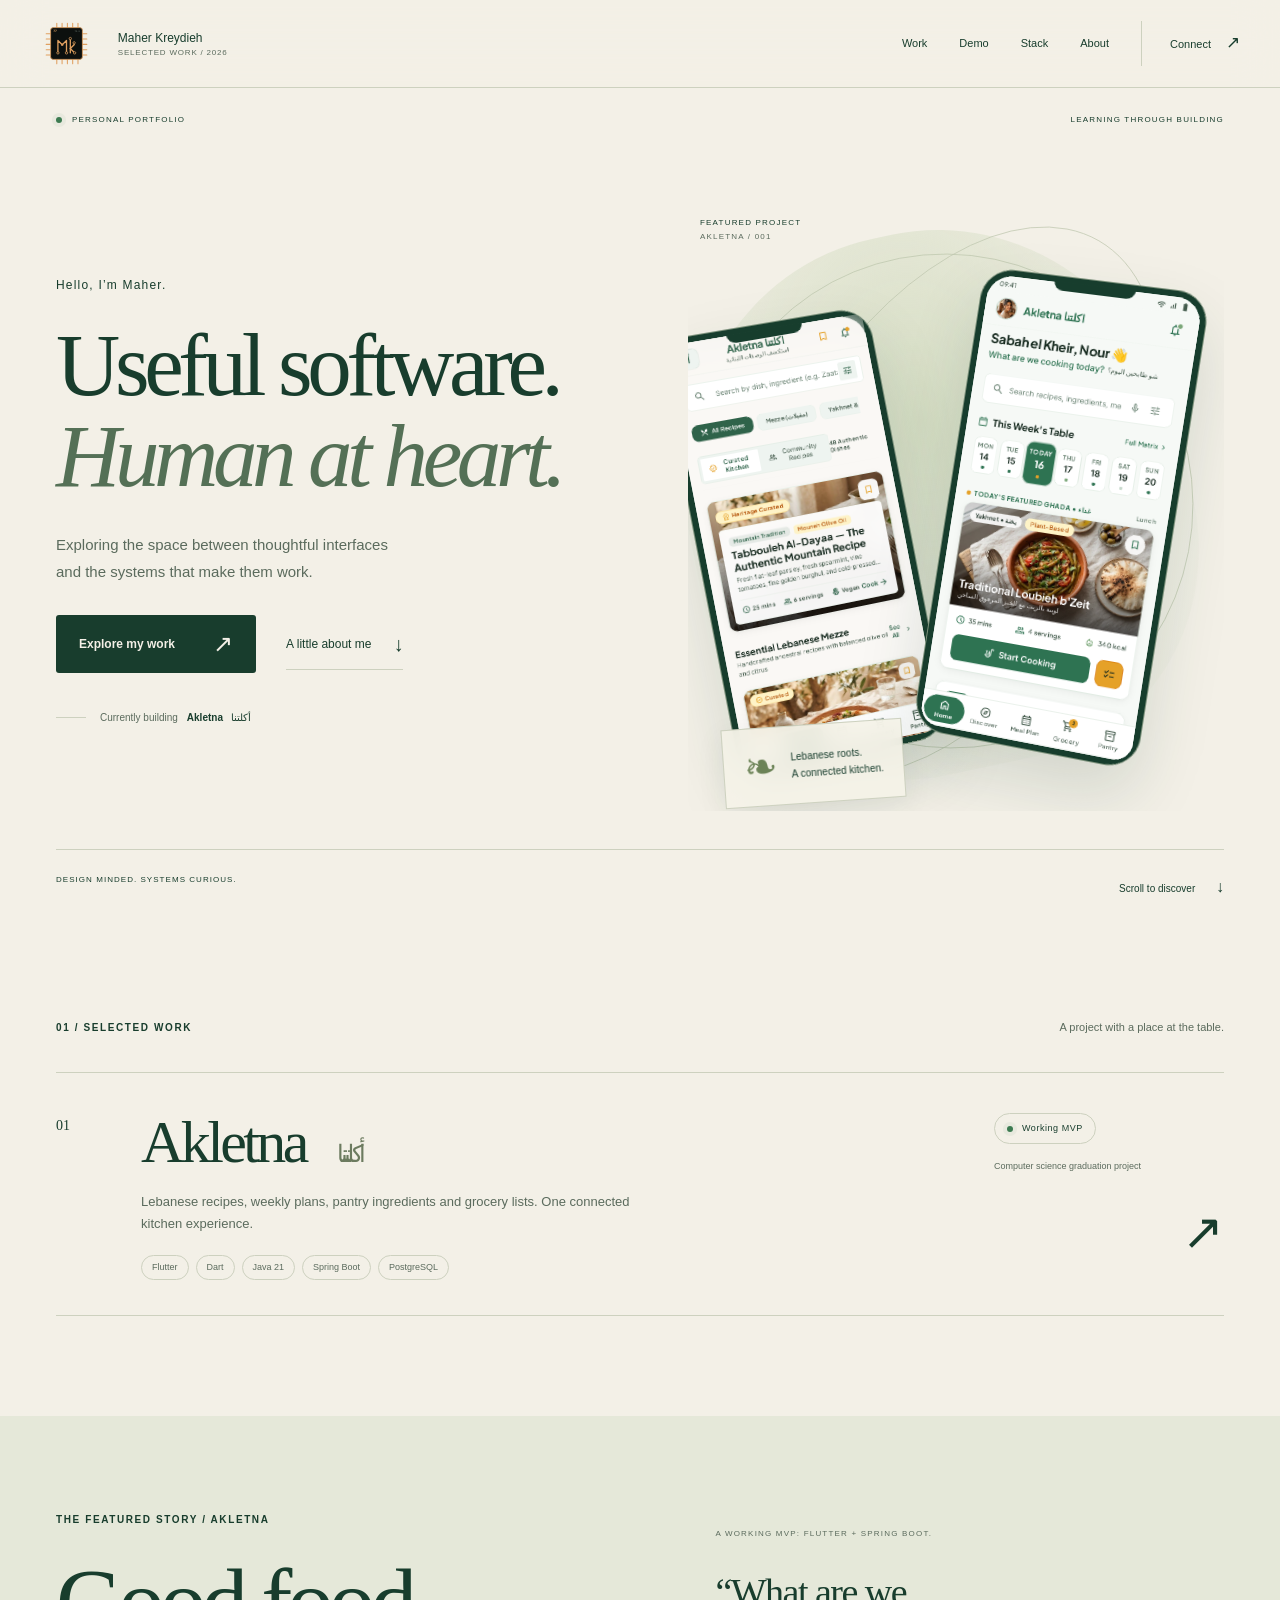
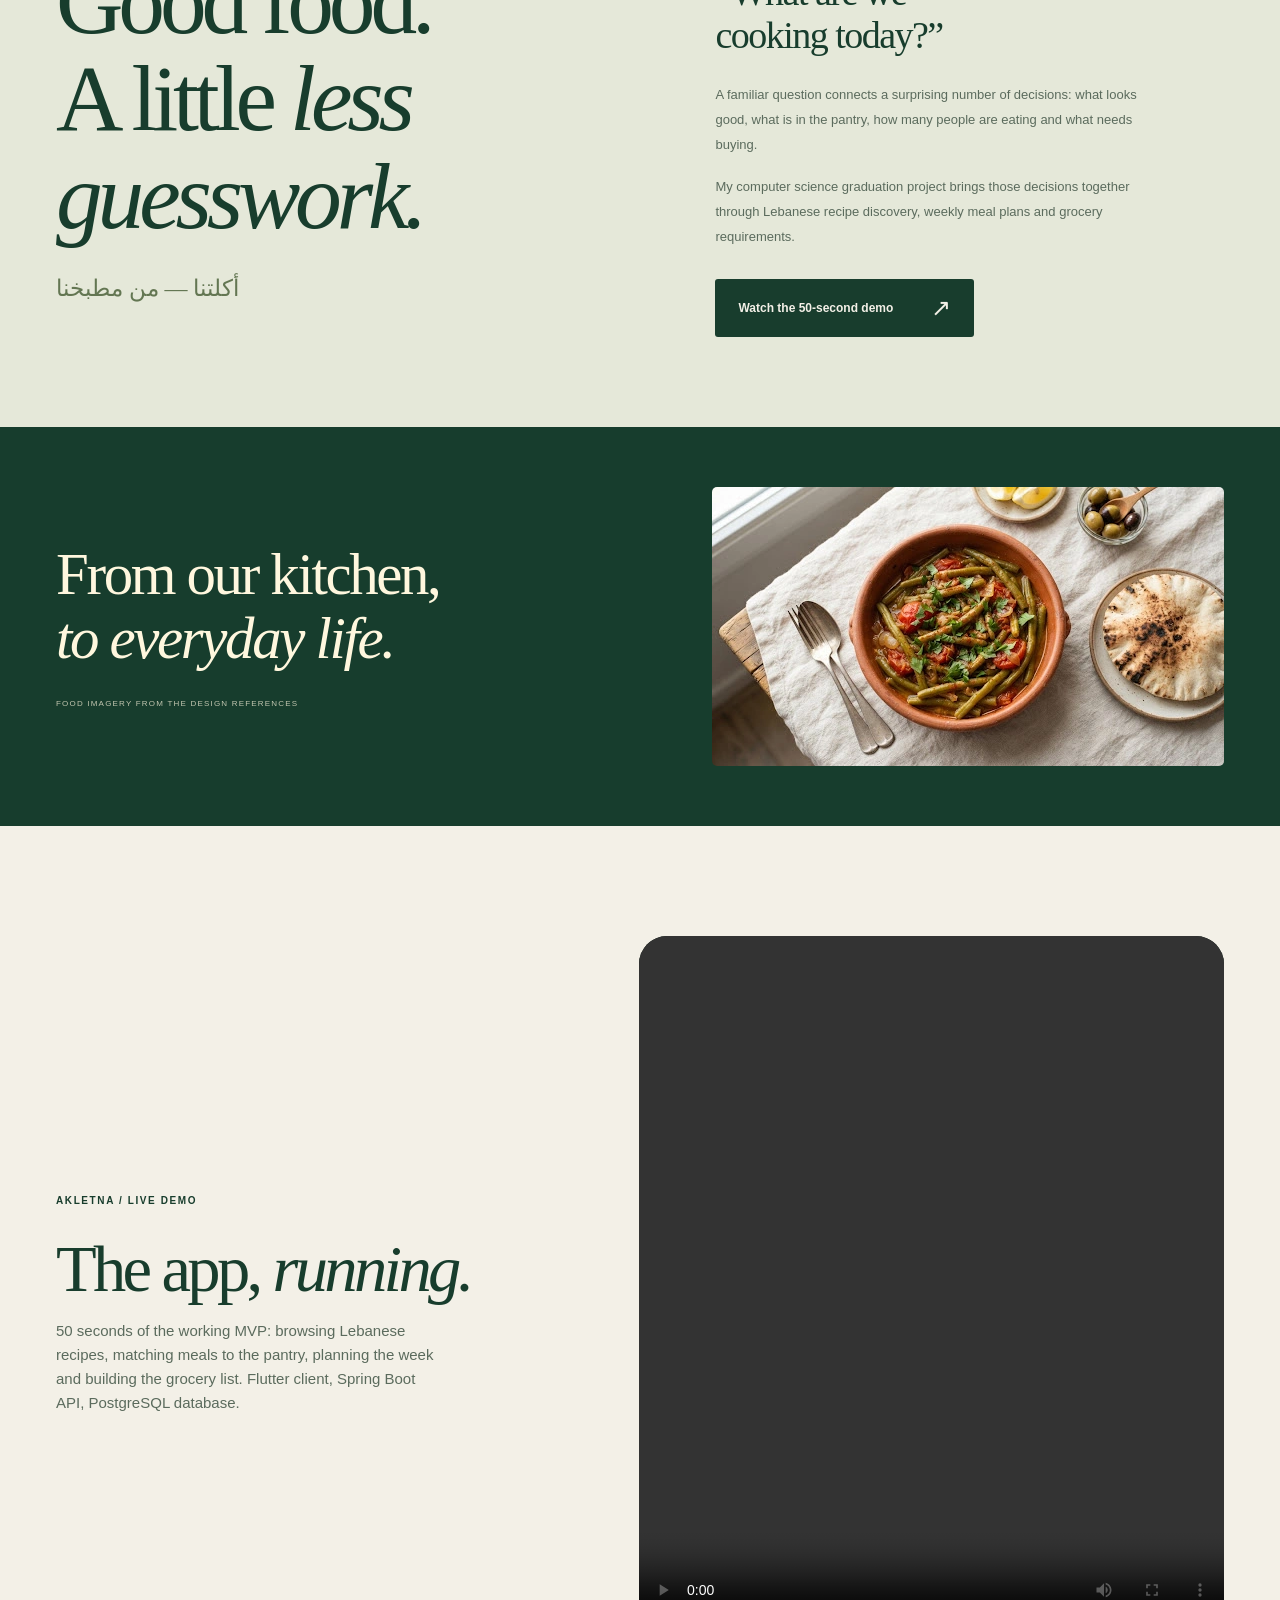
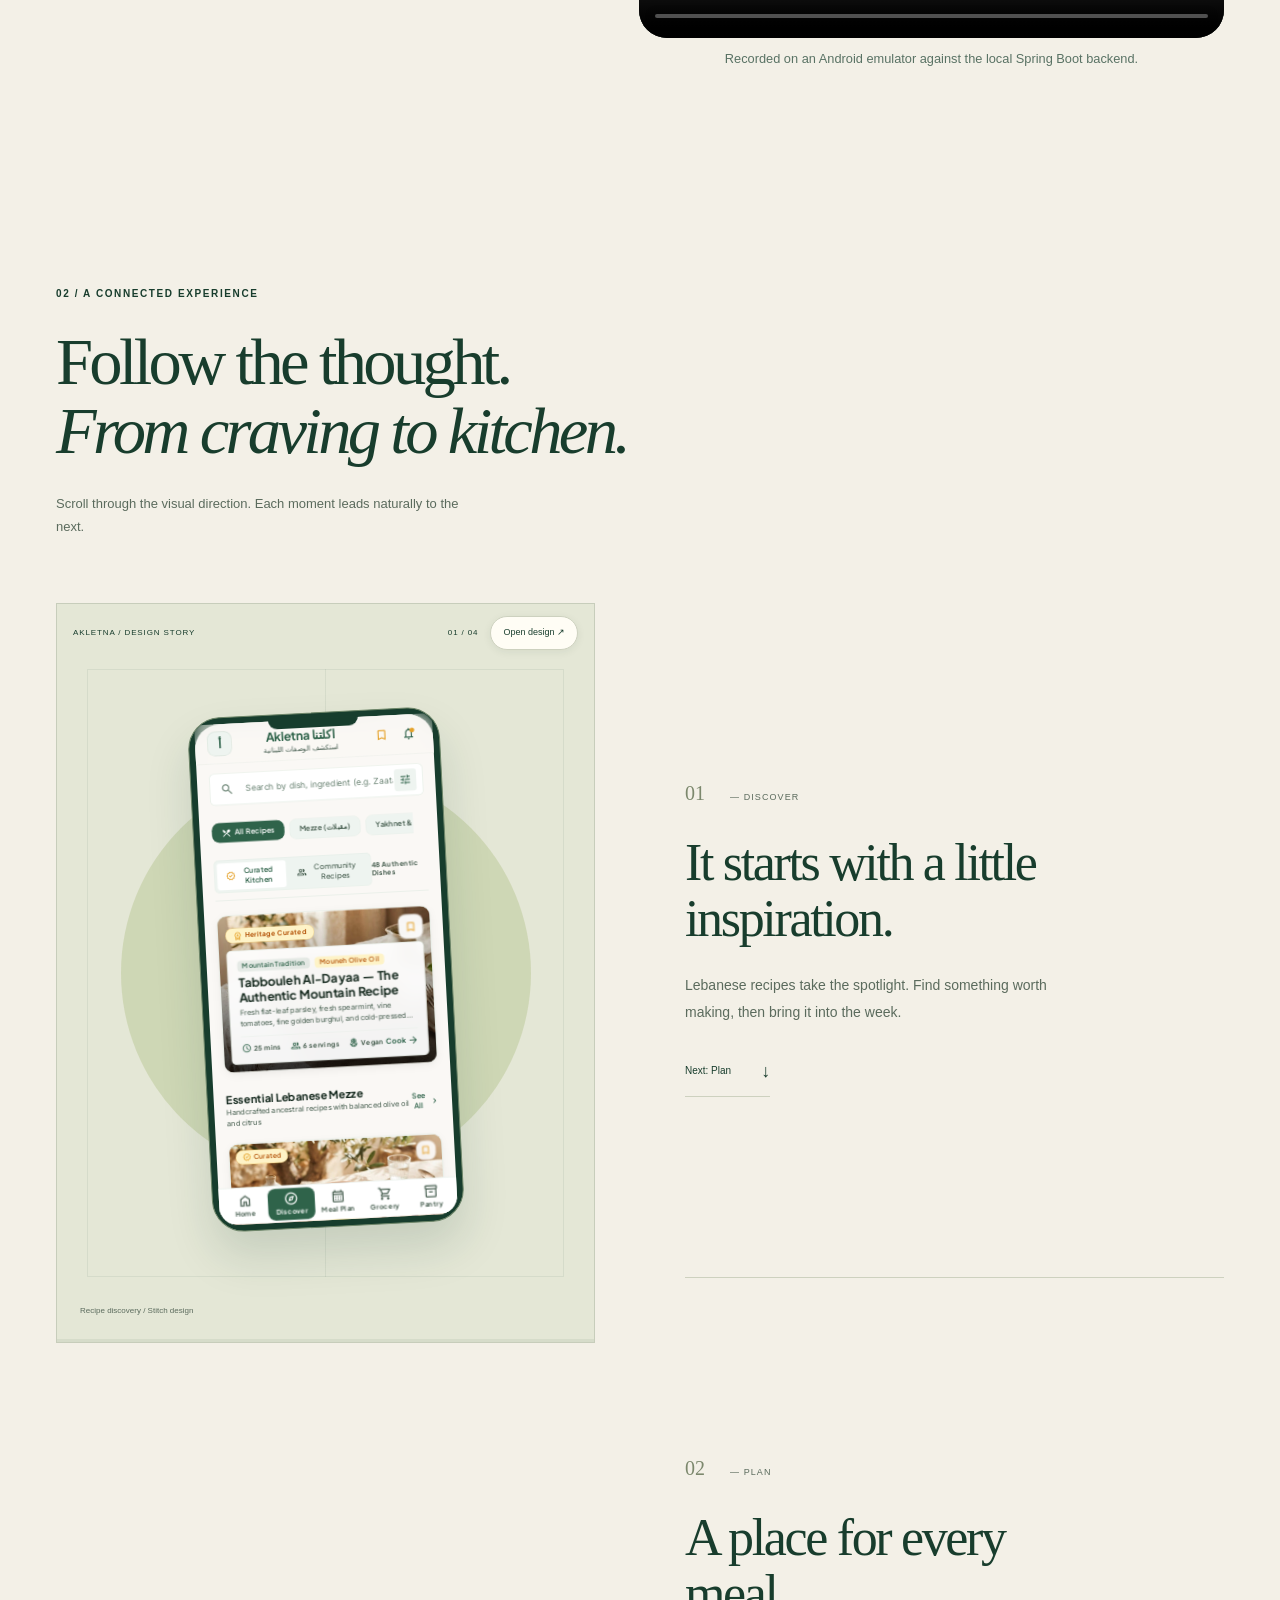
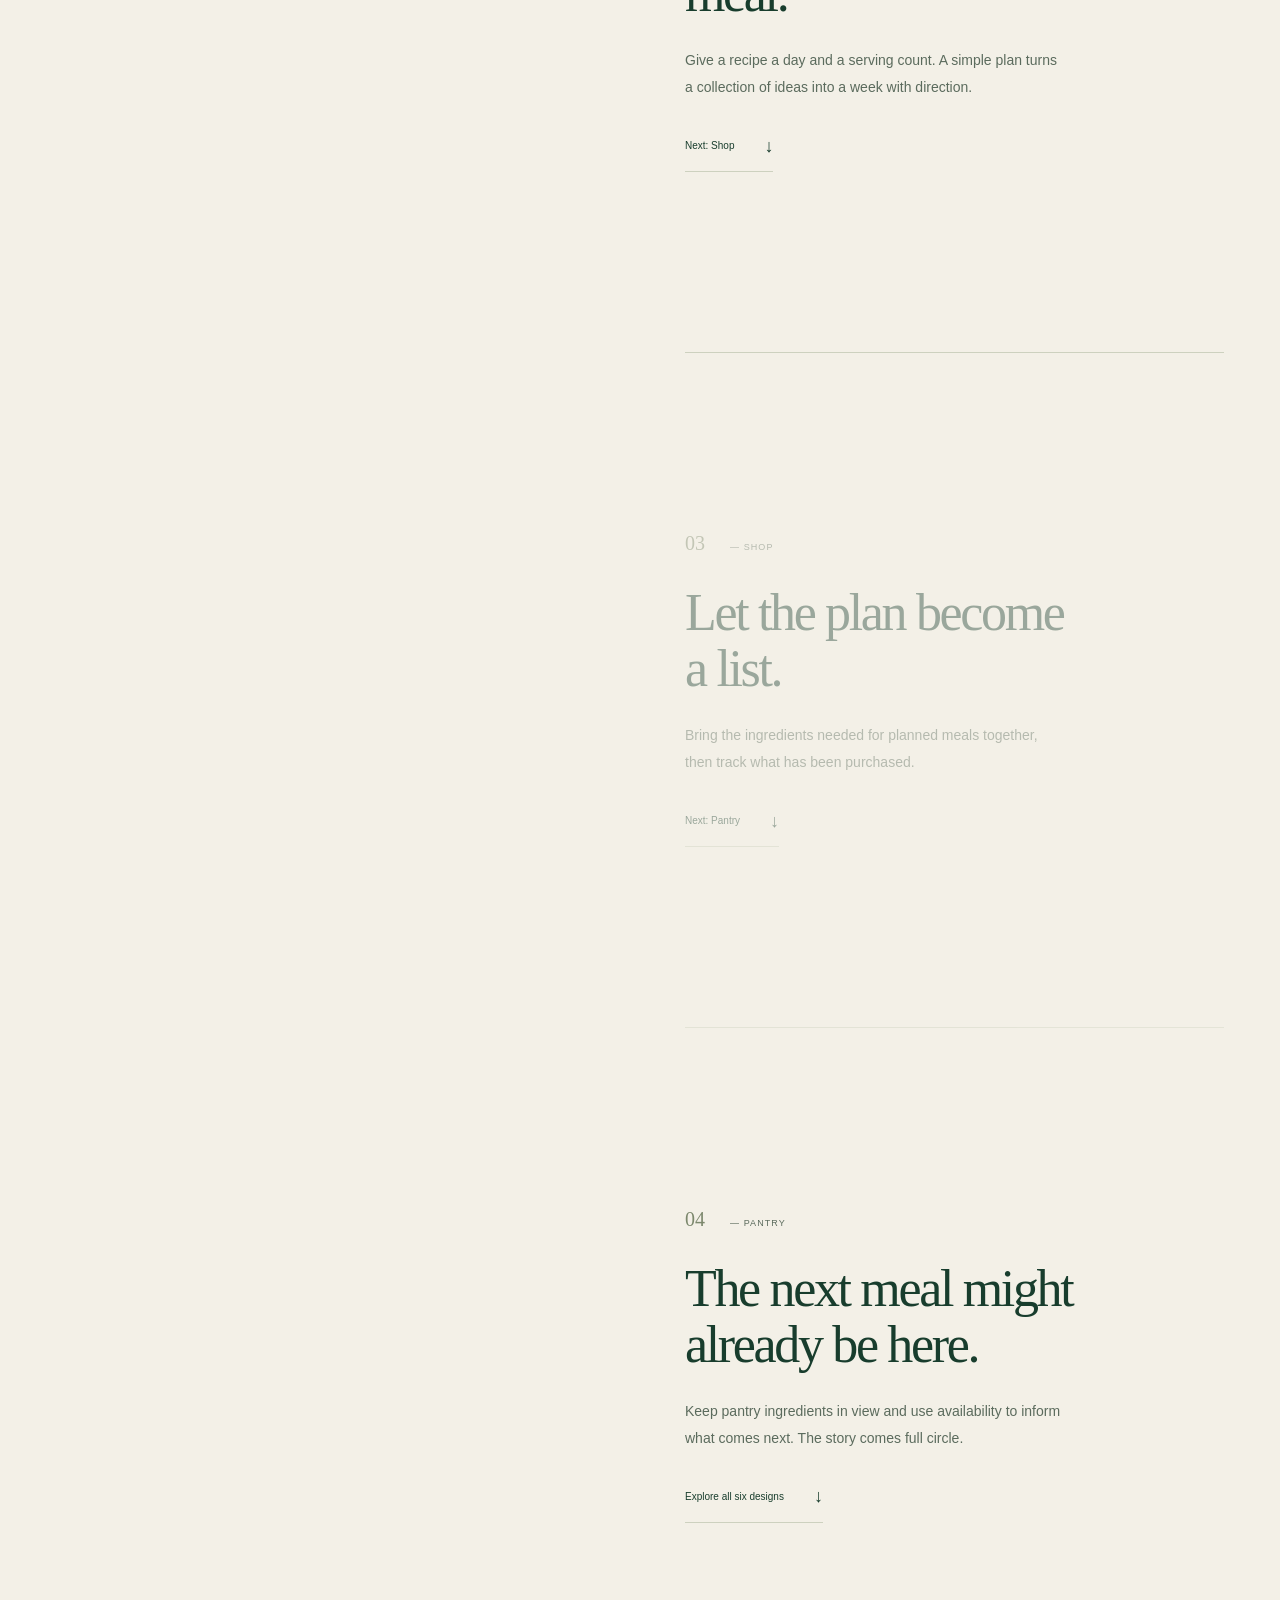
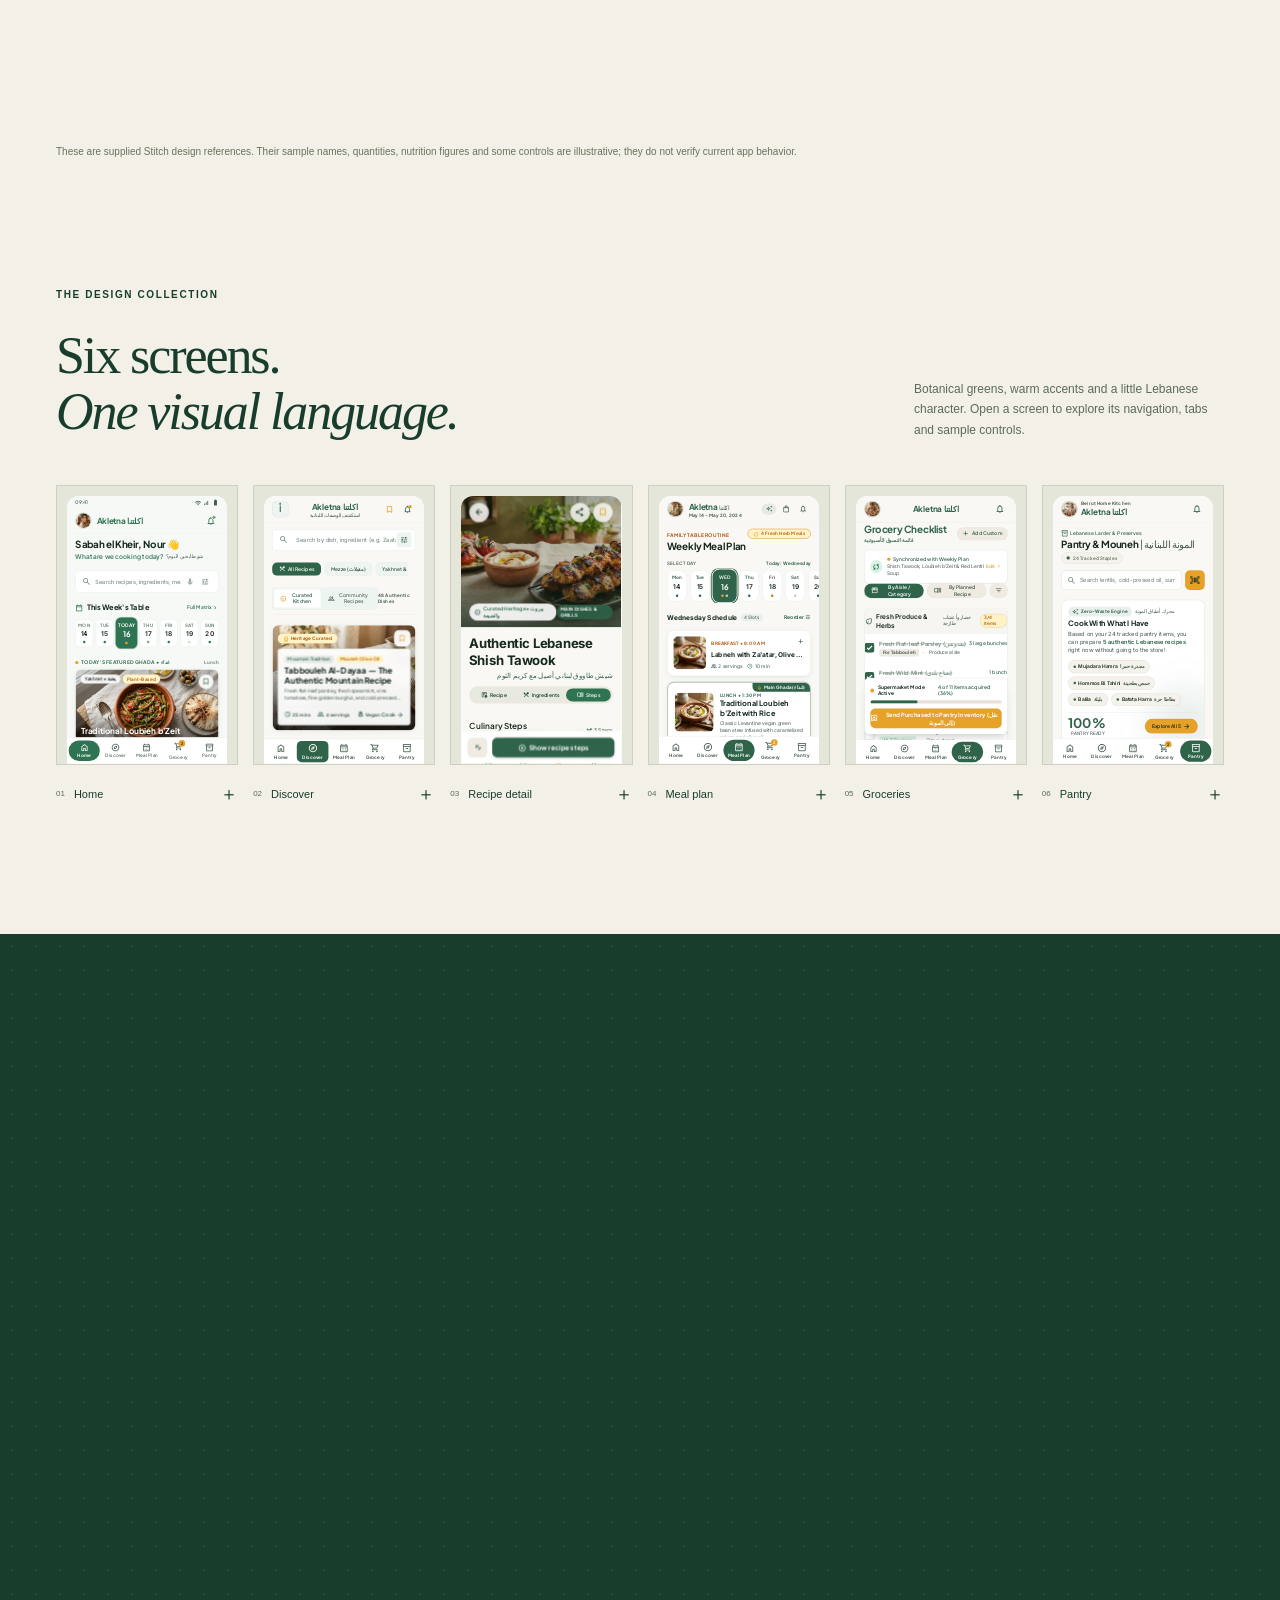
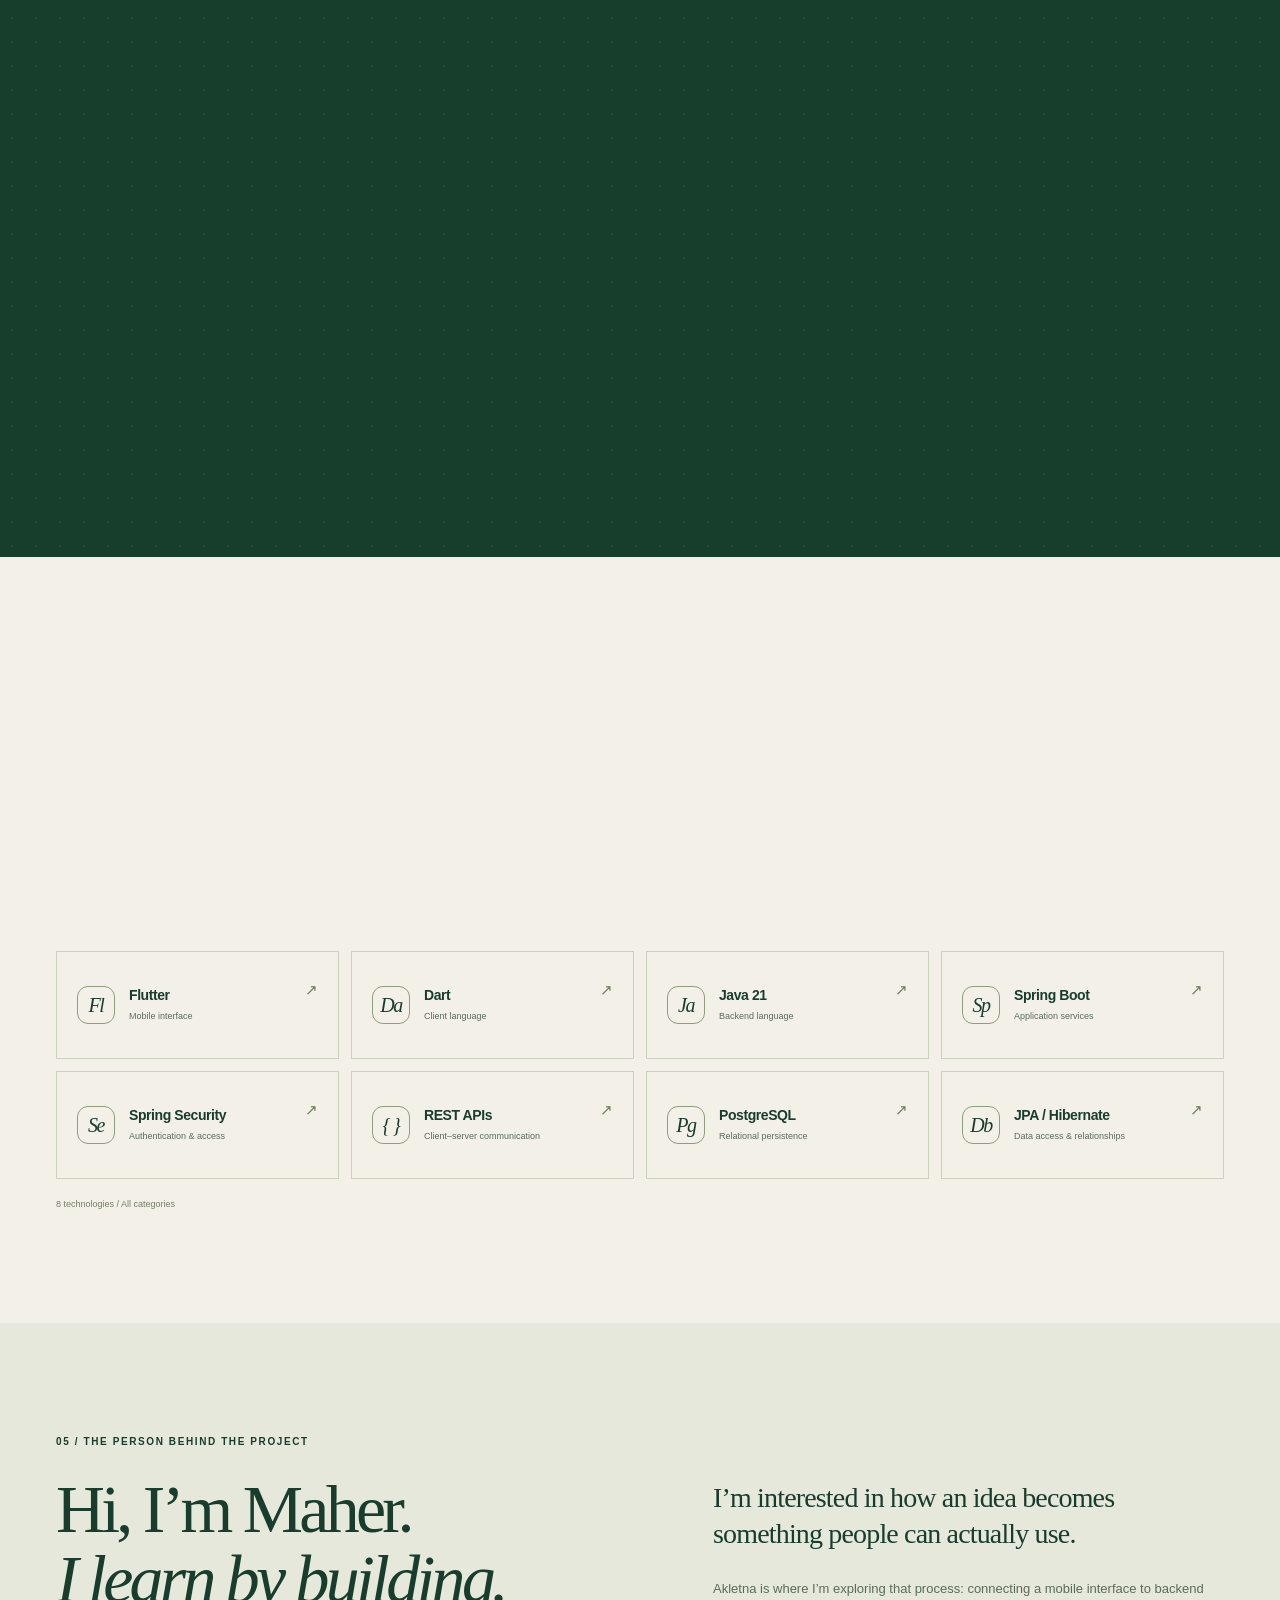
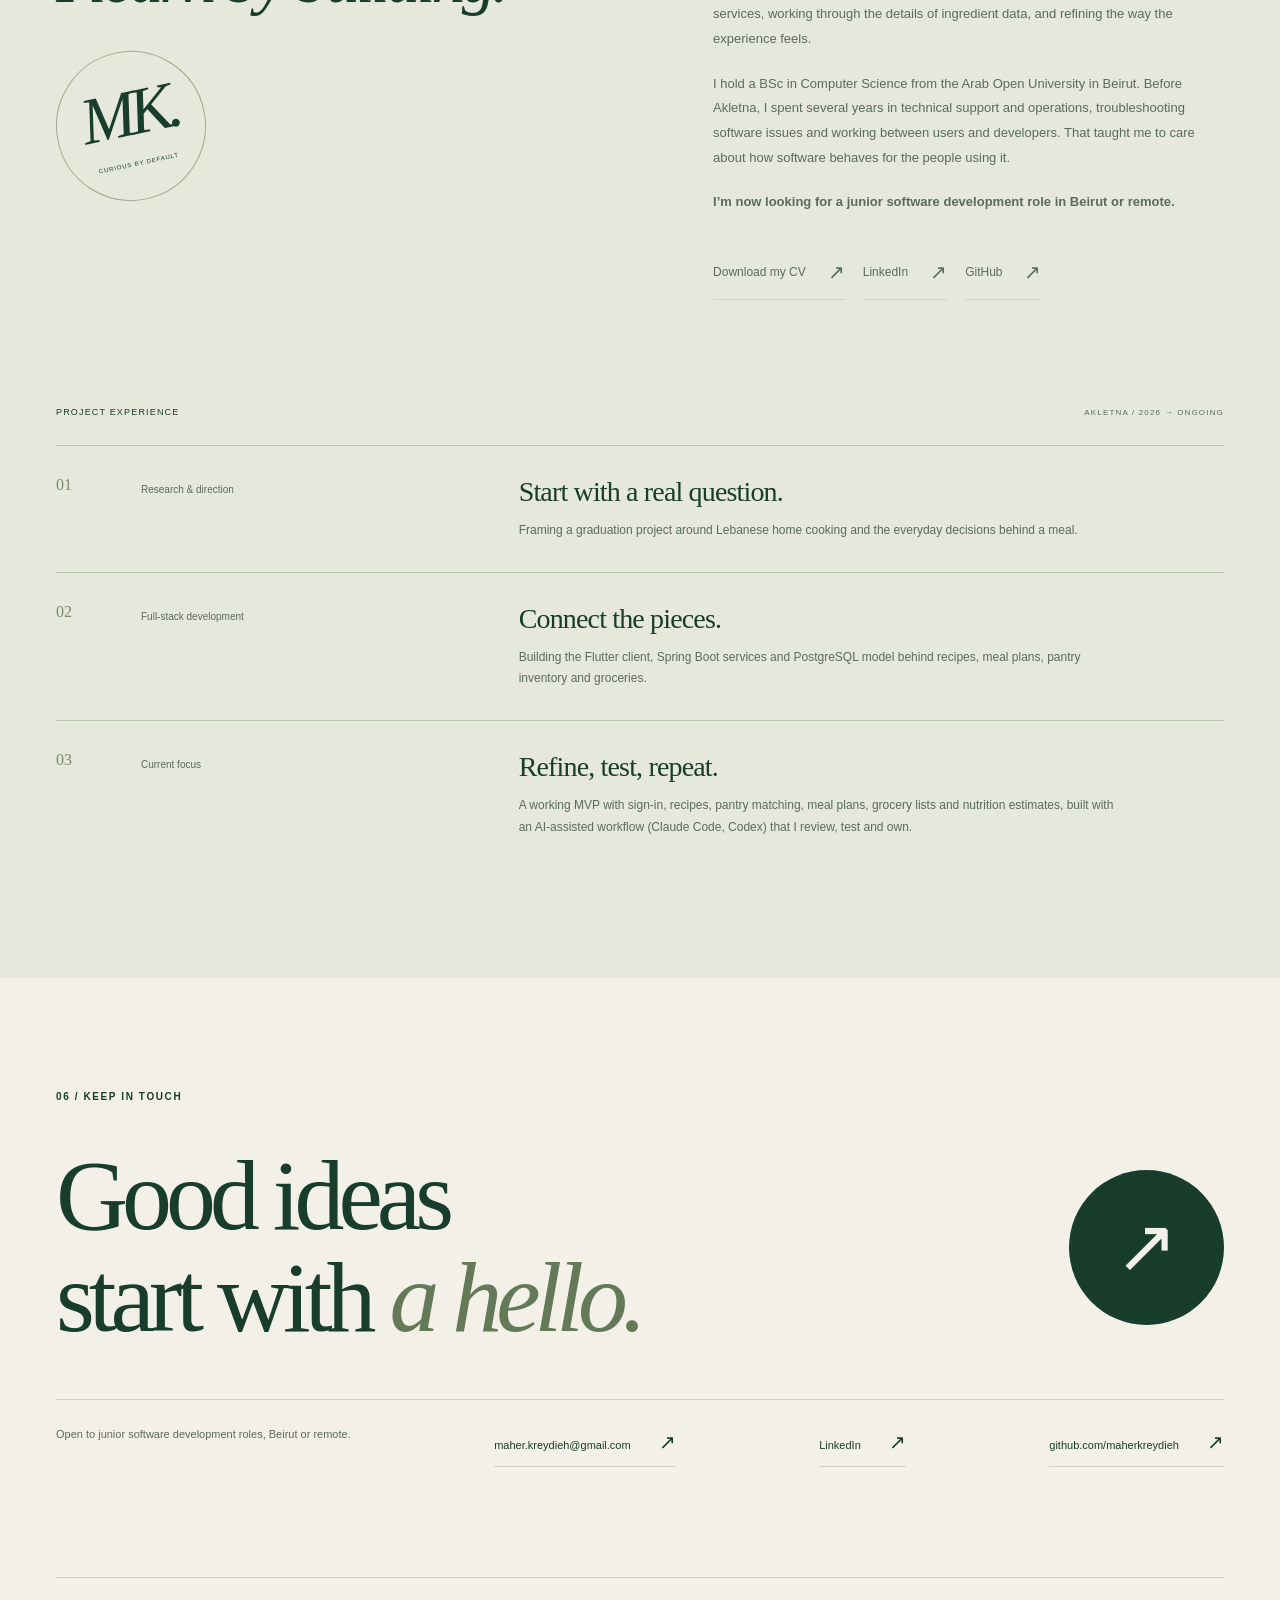
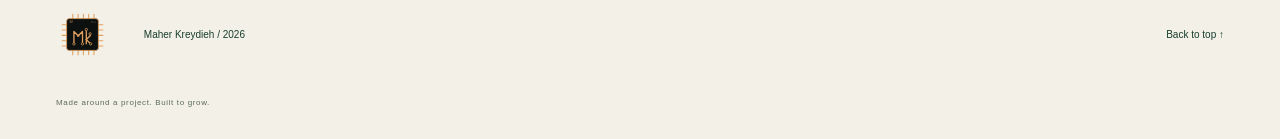
==== commit c969d2d5: "Add Mk chip logo to header, footer, and favicons" ====
--- a/index.html
+++ b/index.html
@@ -1,2 +1,2 @@
 <!doctype html>
-<html lang="en"><head><meta charset="utf-8"><meta name="viewport" content="width=device-width,initial-scale=1"><meta name="robots" content="index,follow"><meta name="theme-color" content="#173d2d"><meta name="description" content="Maher Kreydieh — selected software work. Explore Akletna, a Lebanese recipe and meal-planning graduation project."><title>Maher Kreydieh — Software, with a human touch.</title><link rel="icon" href="assets/mark.svg" type="image/svg+xml"><link rel="stylesheet" href="experience.css"><script src="portfolio-data.js" defer></script><script src="experience.js" defer></script></head><body><a class="skip" href="#main">Skip to content</a><div id="site"></div><noscript><main style="padding:40px;font-family:system-ui"><h1>Maher Kreydieh</h1><p>Explore Akletna, a Lebanese recipe and meal-planning graduation project. Enable JavaScript to view the interactive portfolio.</p></main></noscript></body></html>
+<html lang="en"><head><meta charset="utf-8"><meta name="viewport" content="width=device-width,initial-scale=1"><meta name="robots" content="index,follow"><meta name="theme-color" content="#173d2d"><meta name="description" content="Maher Kreydieh — selected software work. Explore Akletna, a Lebanese recipe and meal-planning graduation project."><title>Maher Kreydieh — Software, with a human touch.</title><link rel="icon" href="assets/mk-favicon.svg" type="image/svg+xml"><link rel="icon" href="assets/favicon-32.png" sizes="32x32" type="image/png"><link rel="apple-touch-icon" href="assets/apple-touch-icon-180.png"><link rel="stylesheet" href="experience.css"><script src="portfolio-data.js" defer></script><script src="experience.js" defer></script></head><body><a class="skip" href="#main">Skip to content</a><div id="site"></div><noscript><main style="padding:40px;font-family:system-ui"><h1>Maher Kreydieh</h1><p>Explore Akletna, a Lebanese recipe and meal-planning graduation project. Enable JavaScript to view the interactive portfolio.</p></main></noscript></body></html>
--- a/experience.css
+++ b/experience.css
@@ -88,4 +88,6 @@
 .demo-frame figcaption{font-size:.8rem;opacity:.7;margin-top:10px;text-align:center}
 .about-links{display:flex;flex-wrap:wrap;gap:18px}
 .contact-bottom{flex-wrap:wrap;gap:18px}
-@media (max-width:800px){.demo-video{grid-template-columns:1fr}.demo-frame video{max-height:70vh}}+@media (max-width:800px){.demo-video{grid-template-columns:1fr}.demo-frame video{max-height:70vh}}
+/* Mk chip logo: size follows the monogram font-size (44/38/33px) */
+.monogram img{display:block;width:1.2em;height:1.2em}
